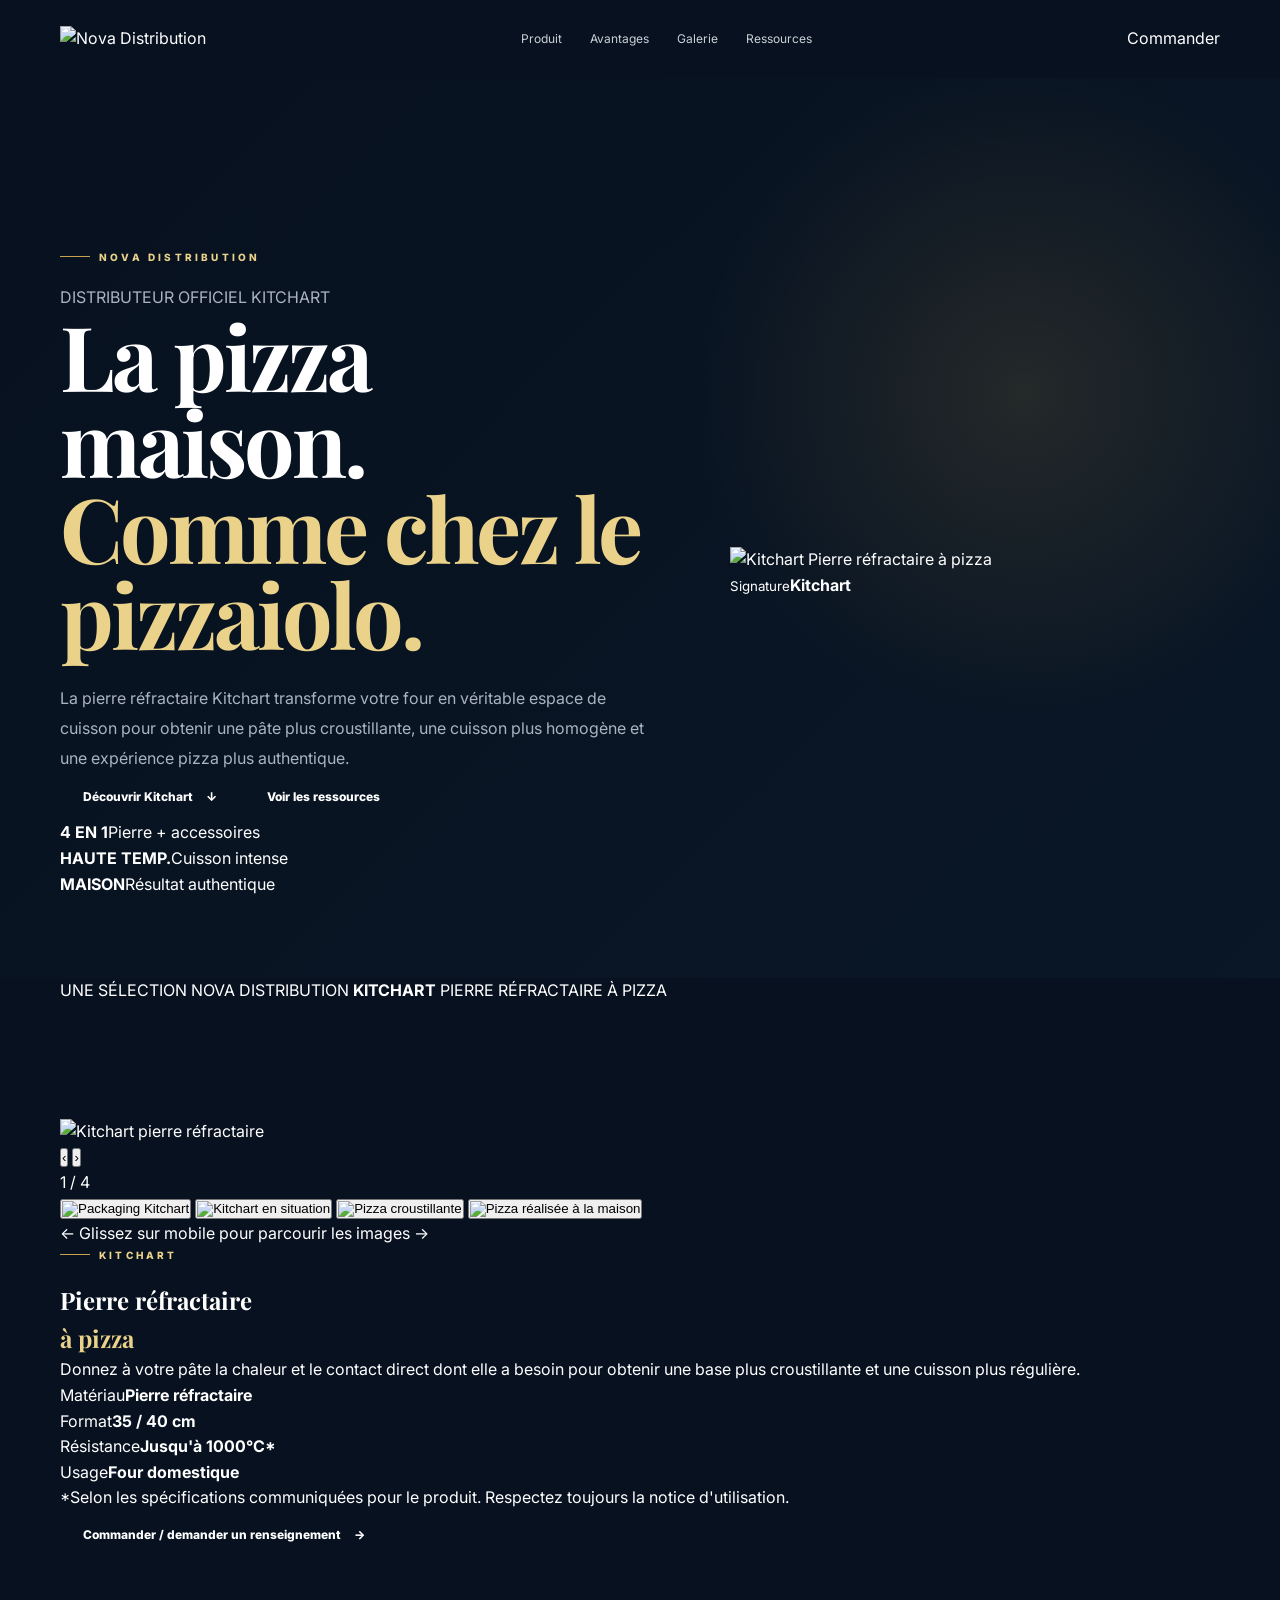
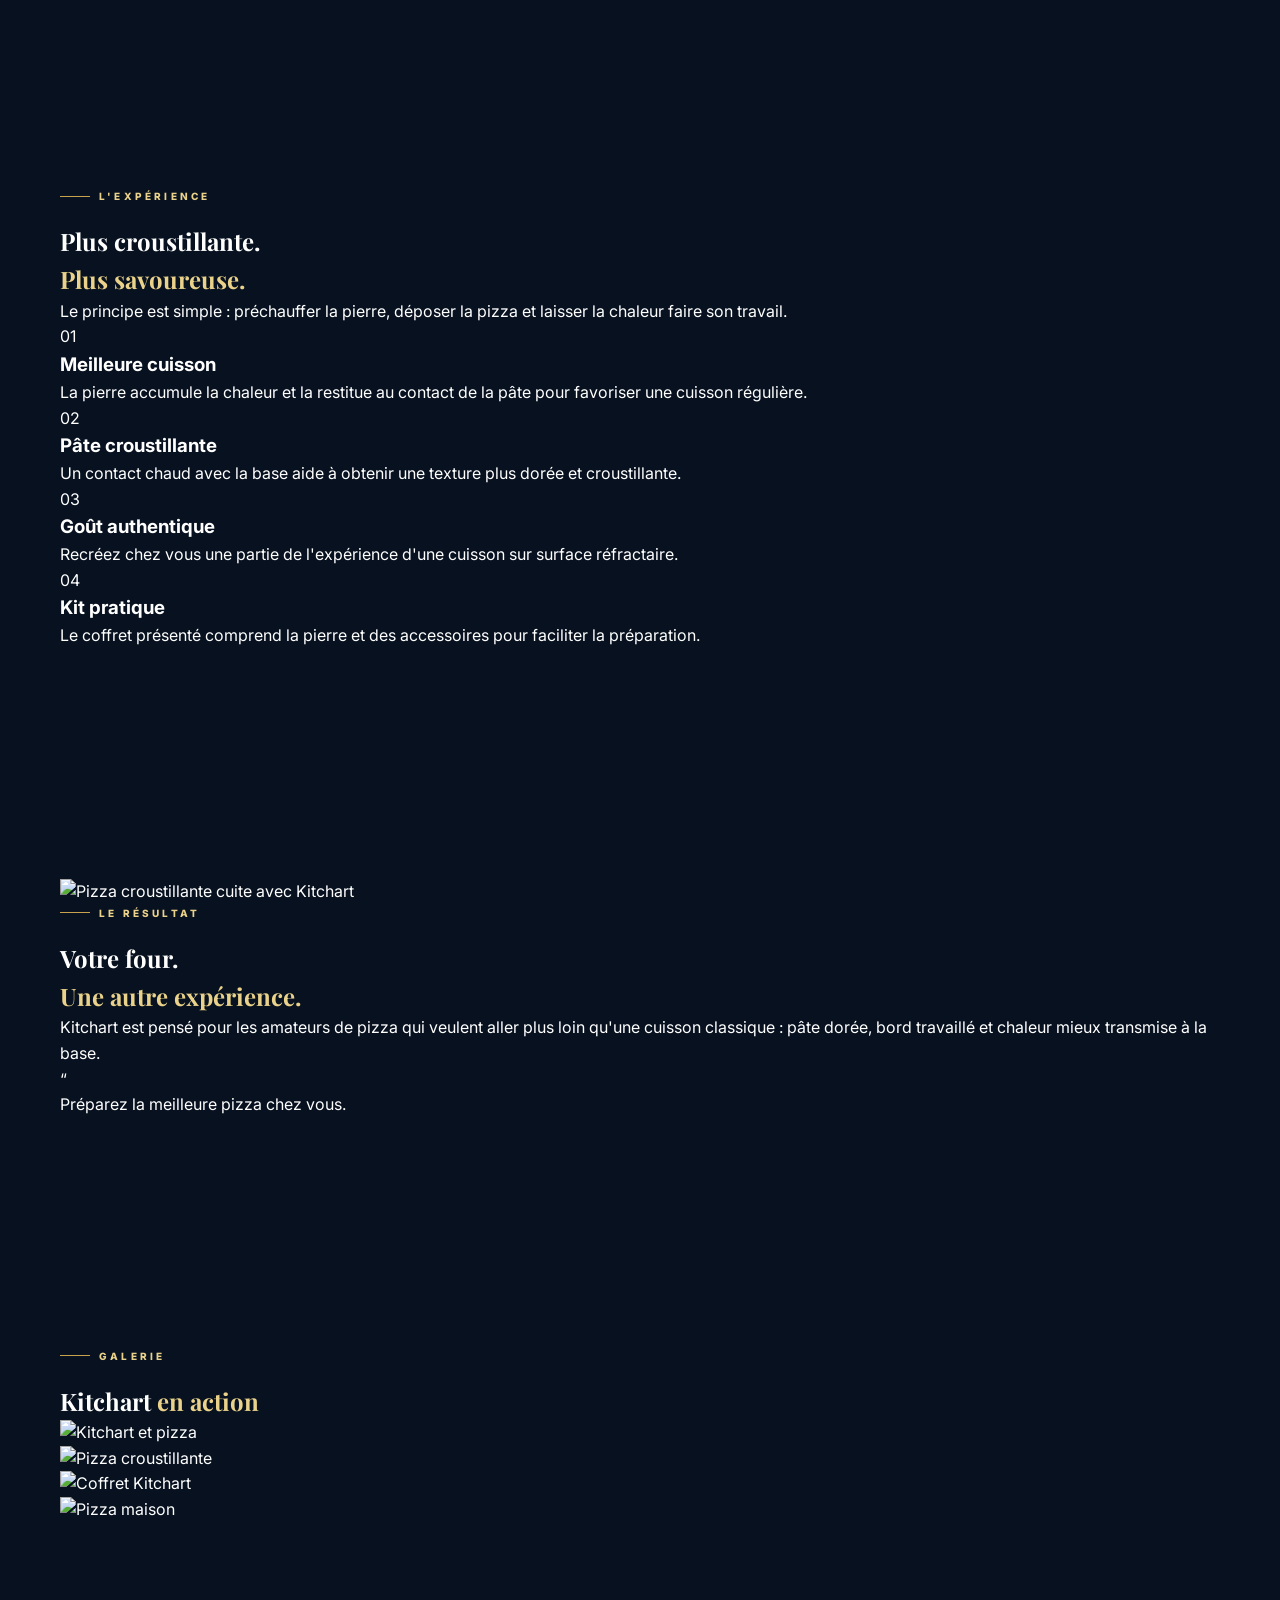
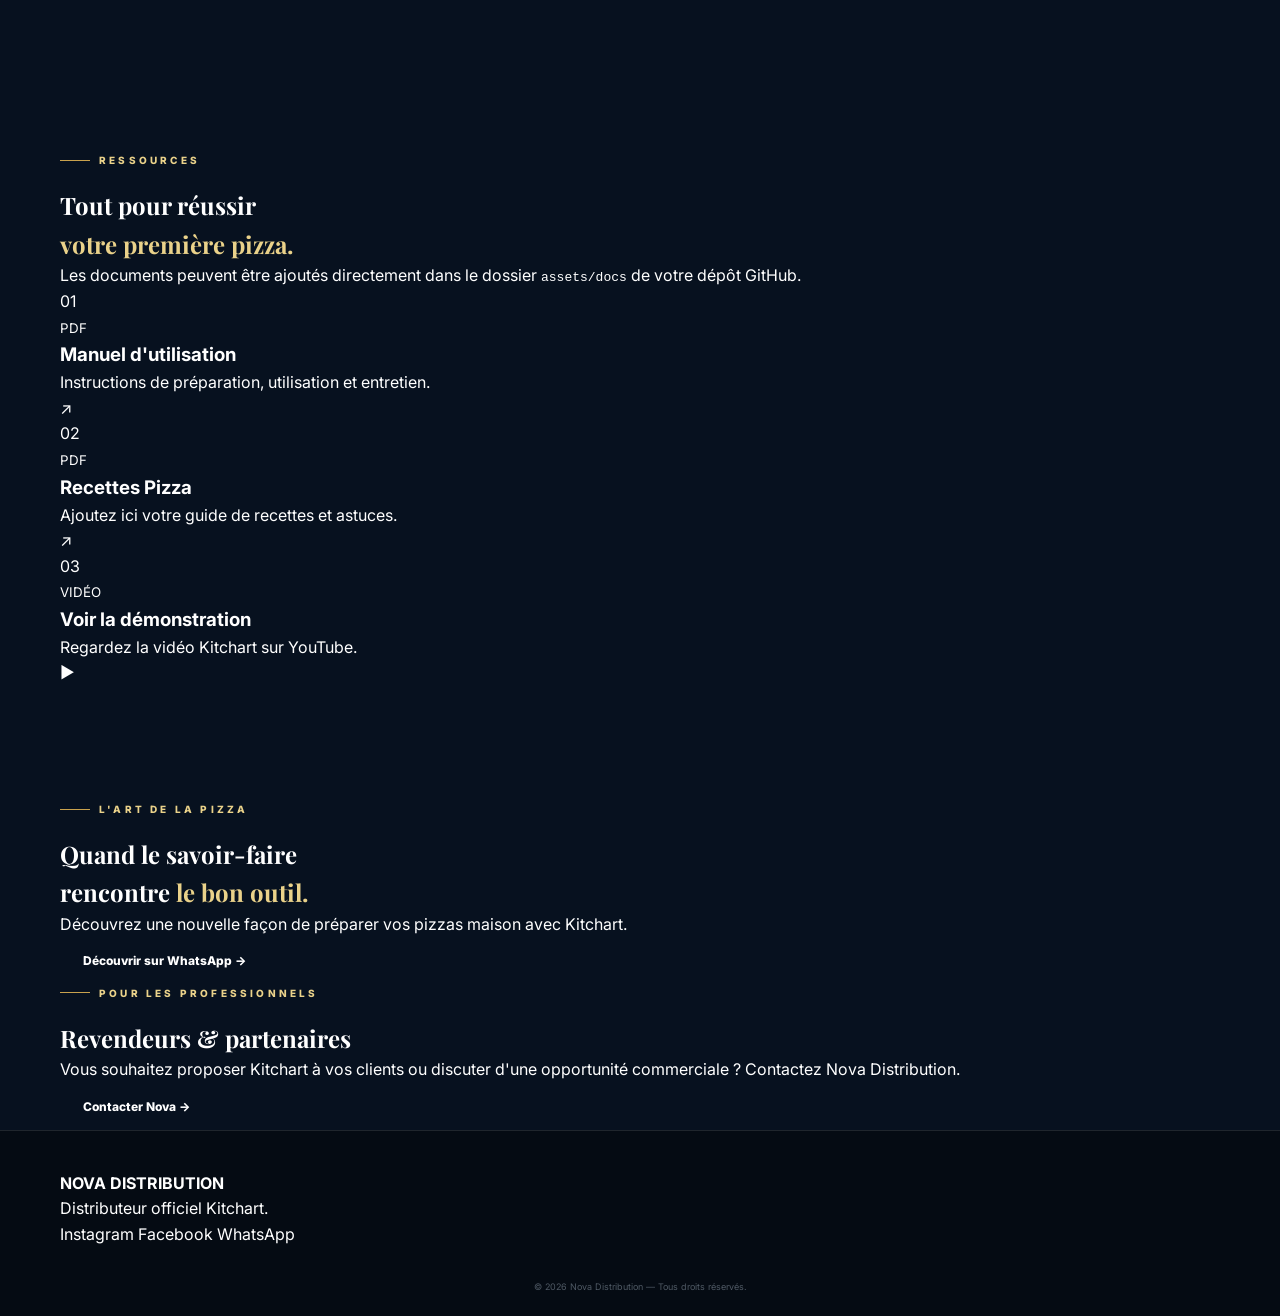
==== index.html @ caf4e7c0 "Add files via upload" ====
<!doctype html>
<html lang="fr">
<head>
  <meta charset="utf-8">
  <meta name="viewport" content="width=device-width, initial-scale=1">
  <meta name="theme-color" content="#07111f">
  <meta name="description" content="Kitchart Pierre réfractaire à pizza — présenté par Nova Distribution, distributeur officiel.">
  <title>Kitchart Pierre à Pizza | Distributeur officiel Nova Distribution</title>
  <meta name="description" content="Découvrez la pierre réfractaire Kitchart pour pizza. Galerie, caractéristiques, manuel, recettes et démonstration vidéo. Nova Distribution, distributeur officiel.">
  <meta name="robots" content="index,follow">
  <meta property="og:title" content="Kitchart Pierre à Pizza | Nova Distribution">
  <meta property="og:description" content="La pierre réfractaire Kitchart pour une cuisson pizza plus authentique à la maison.">
  <script type="application/ld+json">
  {
    "@context":"https://schema.org",
    "@type":"Product",
    "name":"Kitchart Pierre réfractaire à pizza",
    "brand":{"@type":"Brand","name":"Kitchart"},
    "description":"Pierre réfractaire pour la cuisson de pizza à la maison.",
    "category":"Cuisine"
  }
  </script>
  <link rel="preconnect" href="https://fonts.googleapis.com">
  <link rel="preconnect" href="https://fonts.gstatic.com" crossorigin>
  <link href="https://fonts.googleapis.com/css2?family=Inter:wght@400;500;600;700;800&family=Playfair+Display:wght@500;600;700&display=swap" rel="stylesheet">
  <link rel="stylesheet" href="style.css">
</head>

<body>
  <header class="site-header">
    <div class="nav container">
      <a class="brand" href="#top" aria-label="Nova Distribution">
        <img src="../assets/images/nova-logo.jpg" alt="Nova Distribution">
      </a>
      <nav class="nav-links">
        <a href="#produit">Produit</a>
        <a href="#avantages">Avantages</a>
        <a href="#galerie">Galerie</a>
        <a href="#ressources">Ressources</a>
      </nav>
      <a class="nav-cta" href="https://wa.me/c/213564756354" target="_blank" rel="noopener">Commander</a>
    </div>
  </header>

  <main id="top">
    <section class="hero">
      <div class="hero-glow"></div>
      <div class="container hero-grid">
        <div class="hero-copy reveal">
          <div class="eyebrow"><span></span> NOVA DISTRIBUTION</div>
          <p class="official">DISTRIBUTEUR OFFICIEL KITCHART</p>
          <h1>La pizza maison.<br><em>Comme chez le pizzaiolo.</em></h1>
          <p class="hero-text">
            La pierre réfractaire Kitchart transforme votre four en véritable
            espace de cuisson pour obtenir une pâte plus croustillante,
            une cuisson plus homogène et une expérience pizza plus authentique.
          </p>
          <div class="hero-actions">
            <a class="btn btn-gold" href="#produit">Découvrir Kitchart <span>↓</span></a>
            <a class="btn btn-ghost" href="#ressources">Voir les ressources</a>
          </div>
          <div class="trust-row">
            <div><strong>4 EN 1</strong><span>Pierre + accessoires</span></div>
            <div><strong>HAUTE TEMP.</strong><span>Cuisson intense</span></div>
            <div><strong>MAISON</strong><span>Résultat authentique</span></div>
          </div>
        </div>

        <div class="hero-visual reveal">
          <div class="hero-card">
            <img src="../assets/images/kitchart-creative.png" alt="Kitchart Pierre réfractaire à pizza">
          </div>
          <div class="floating-badge">
            <span class="badge-dot"></span>
            <div><small>Signature</small><strong>Kitchart</strong></div>
          </div>
        </div>
      </div>
    </section>

    <section class="official-strip">
      <div class="container strip-inner">
        <span>UNE SÉLECTION NOVA DISTRIBUTION</span>
        <i></i>
        <strong>KITCHART</strong>
        <i></i>
        <span>PIERRE RÉFRACTAIRE À PIZZA</span>
      </div>
    </section>

    <section id="produit" class="section product-section">
      <div class="container product-grid">
        <div class="product-gallery reveal">
          <div class="gallery-main">
            <img id="mainImage" src="../assets/images/kitchart-packaging.png" alt="Kitchart pierre réfractaire">
            <button class="gallery-arrow prev" aria-label="Image précédente">‹</button>
            <button class="gallery-arrow next" aria-label="Image suivante">›</button>
            <div class="counter"><span id="currentSlide">1</span> / <span id="totalSlides">4</span></div>
          </div>
          <div class="thumbs" id="thumbs">
            <button class="thumb active"><img src="../assets/images/kitchart-packaging.png" alt="Packaging Kitchart"></button>
            <button class="thumb"><img src="../assets/images/kitchart-creative.png" alt="Kitchart en situation"></button>
            <button class="thumb"><img src="../assets/images/pizza-closeup.png" alt="Pizza croustillante"></button>
            <button class="thumb"><img src="../assets/images/chef-kitchart.png" alt="Pizza réalisée à la maison"></button>
          </div>
          <p class="swipe-hint">← Glissez sur mobile pour parcourir les images →</p>
        </div>

        <div class="product-copy reveal">
          <div class="eyebrow"><span></span> KITCHART</div>
          <h2>Pierre réfractaire<br><em>à pizza</em></h2>
          <p class="lead">
            Donnez à votre pâte la chaleur et le contact direct dont elle a besoin
            pour obtenir une base plus croustillante et une cuisson plus régulière.
          </p>

          <div class="specs">
            <div><span>Matériau</span><strong>Pierre réfractaire</strong></div>
            <div><span>Format</span><strong>35 / 40 cm</strong></div>
            <div><span>Résistance</span><strong>Jusqu'à 1000°C*</strong></div>
            <div><span>Usage</span><strong>Four domestique</strong></div>
          </div>

          <div class="note">*Selon les spécifications communiquées pour le produit. Respectez toujours la notice d'utilisation.</div>

          <a class="btn btn-gold full" href="https://wa.me/c/213564756354" target="_blank" rel="noopener">
            Commander / demander un renseignement <span>→</span>
          </a>
        </div>
      </div>
    </section>

    <section id="avantages" class="section dark-section">
      <div class="container">
        <div class="section-heading centered reveal">
          <div class="eyebrow"><span></span> L'EXPÉRIENCE</div>
          <h2>Plus croustillante.<br><em>Plus savoureuse.</em></h2>
          <p>Le principe est simple : préchauffer la pierre, déposer la pizza et laisser la chaleur faire son travail.</p>
        </div>

        <div class="benefits">
          <article class="benefit reveal">
            <div class="benefit-icon">01</div>
            <h3>Meilleure cuisson</h3>
            <p>La pierre accumule la chaleur et la restitue au contact de la pâte pour favoriser une cuisson régulière.</p>
          </article>
          <article class="benefit reveal">
            <div class="benefit-icon">02</div>
            <h3>Pâte croustillante</h3>
            <p>Un contact chaud avec la base aide à obtenir une texture plus dorée et croustillante.</p>
          </article>
          <article class="benefit reveal">
            <div class="benefit-icon">03</div>
            <h3>Goût authentique</h3>
            <p>Recréez chez vous une partie de l'expérience d'une cuisson sur surface réfractaire.</p>
          </article>
          <article class="benefit reveal">
            <div class="benefit-icon">04</div>
            <h3>Kit pratique</h3>
            <p>Le coffret présenté comprend la pierre et des accessoires pour faciliter la préparation.</p>
          </article>
        </div>
      </div>
    </section>

    <section class="section visual-section">
      <div class="container split-visual">
        <div class="visual-image reveal">
          <img src="../assets/images/pizza-closeup.png" alt="Pizza croustillante cuite avec Kitchart">
        </div>
        <div class="visual-copy reveal">
          <div class="eyebrow"><span></span> LE RÉSULTAT</div>
          <h2>Votre four.<br><em>Une autre expérience.</em></h2>
          <p>
            Kitchart est pensé pour les amateurs de pizza qui veulent aller
            plus loin qu'une cuisson classique : pâte dorée, bord travaillé
            et chaleur mieux transmise à la base.
          </p>
          <div class="quote">
            <span>“</span>
            <p>Préparez la meilleure pizza chez vous.</p>
          </div>
        </div>
      </div>
    </section>

    <section id="galerie" class="section gallery-section">
      <div class="container">
        <div class="section-heading centered reveal">
          <div class="eyebrow"><span></span> GALERIE</div>
          <h2>Kitchart <em>en action</em></h2>
        </div>
        <div class="masonry">
          <img class="g1 reveal" src="../assets/images/kitchart-creative.png" alt="Kitchart et pizza">
          <img class="g2 reveal" src="../assets/images/pizza-closeup.png" alt="Pizza croustillante">
          <img class="g3 reveal" src="../assets/images/kitchart-packaging.png" alt="Coffret Kitchart">
          <img class="g4 reveal" src="../assets/images/chef-kitchart.png" alt="Pizza maison">
        </div>
      </div>
    </section>

    <section id="ressources" class="section resources-section">
      <div class="container">
        <div class="section-heading reveal">
          <div class="eyebrow"><span></span> RESSOURCES</div>
          <h2>Tout pour réussir<br><em>votre première pizza.</em></h2>
          <p>Les documents peuvent être ajoutés directement dans le dossier <code>assets/docs</code> de votre dépôt GitHub.</p>
        </div>

        <div class="resource-grid">
          <a class="resource-card reveal" href="../assets/docs/manuel-kitchart.pdf" target="_blank">
            <div class="resource-number">01</div>
            <div><small>PDF</small><h3>Manuel d'utilisation</h3><p>Instructions de préparation, utilisation et entretien.</p></div>
            <span>↗</span>
          </a>
          <a class="resource-card reveal" href="../assets/docs/recettes-pizza.pdf" target="_blank">
            <div class="resource-number">02</div>
            <div><small>PDF</small><h3>Recettes Pizza</h3><p>Ajoutez ici votre guide de recettes et astuces.</p></div>
            <span>↗</span>
          </a>
          <a class="resource-card video-card reveal" href="https://youtube.com/shorts/id-81g5zCD8?si=V2hLarQ6ooexw1xJ" target="_blank" rel="noopener">
            <div class="resource-number">03</div>
            <div><small>VIDÉO</small><h3>Voir la démonstration</h3><p>Regardez la vidéo Kitchart sur YouTube.</p></div>
            <span>▶</span>
          </a>
        </div>
      </div>
    </section>

    <section class="chef-section">
      <div class="chef-overlay"></div>
      <div class="container chef-content reveal">
        <div class="eyebrow"><span></span> L'ART DE LA PIZZA</div>
        <h2>Quand le savoir-faire<br>rencontre <em>le bon outil.</em></h2>
        <p>Découvrez une nouvelle façon de préparer vos pizzas maison avec Kitchart.</p>
        <a class="btn btn-gold" href="https://wa.me/c/213564756354" target="_blank" rel="noopener">Découvrir sur WhatsApp →</a>
      </div>
    </section>
  </main>

  <section class="pro-cta">
      <div class="container">
        <div>
          <div class="eyebrow"><span></span> POUR LES PROFESSIONNELS</div>
          <h2>Revendeurs & partenaires</h2>
          <p>Vous souhaitez proposer Kitchart à vos clients ou discuter d'une opportunité commerciale ? Contactez Nova Distribution.</p>
        </div>
        <a class="btn btn-gold" href="https://wa.me/c/213564756354" target="_blank" rel="noopener">Contacter Nova →</a>
      </div>
    </section>

  <footer>
    <div class="container footer-inner">
      <div>
        <strong>NOVA <span>DISTRIBUTION</span></strong>
        <p>Distributeur officiel Kitchart.</p>
      </div>
      <div class="footer-social">
        <a href="https://www.instagram.com/nova_distribution_dz?igsh=enJ5MHdtMTc3dXU2&igsi=enJ5MHdtMTc3dXU2" target="_blank" rel="noopener">Instagram</a>
        <a href="https://www.facebook.com/share/1d7PZGsgQz/" target="_blank" rel="noopener">Facebook</a>
        <a href="https://wa.me/c/213564756354" target="_blank" rel="noopener">WhatsApp</a>
      </div>
    </div>
    <div class="copyright">© 2026 Nova Distribution — Tous droits réservés.</div>
  </footer>

  <script src="script.js"></script>
</body>
</html>
---- style.css ----
:root{--navy:#07111f;--navy2:#0c1929;--gold:#c9a24d;--gold2:#ead28a;--cream:#f4efe5;--white:#fff;--muted:#aab4c0;--ink:#18212b;--line:rgba(255,255,255,.11)}
*{box-sizing:border-box;margin:0;padding:0}html{scroll-behavior:smooth}body{font-family:Inter,Arial,sans-serif;background:var(--navy);color:#fff;line-height:1.6;overflow-x:hidden}a{text-decoration:none;color:inherit}img{display:block;max-width:100%}.container{width:min(1160px,calc(100% - 40px));margin:auto}
.header{position:fixed;top:0;left:0;width:100%;z-index:50;background:rgba(7,17,31,.78);backdrop-filter:blur(18px);border-bottom:1px solid rgba(201,162,77,.15)}.nav{height:78px;display:flex;align-items:center;justify-content:space-between}.logo img{width:58px;height:58px;border-radius:50%;object-fit:cover;border:1px solid rgba(201,162,77,.4)}nav{display:flex;gap:28px;font-size:12px;color:#cbd1d8}nav a:hover{color:var(--gold2)}.nav-btn{padding:9px 16px;border:1px solid var(--gold);border-radius:99px;color:var(--gold2);font-size:12px;font-weight:700}
.hero{min-height:100vh;display:flex;align-items:center;position:relative;background:radial-gradient(circle at 80% 35%,rgba(201,162,77,.14),transparent 28%),linear-gradient(135deg,#07111f,#0a1726)}.hero-orb{position:absolute;right:-250px;top:100px;width:650px;height:650px;border-radius:50%;background:radial-gradient(circle,rgba(234,210,138,.08),transparent 68%)}.hero-grid{display:grid;grid-template-columns:1.1fr .9fr;gap:70px;align-items:center;padding-top:90px}.eyebrow{display:flex;align-items:center;gap:9px;color:var(--gold2);font-size:10px;font-weight:800;letter-spacing:3.2px;margin-bottom:18px}.eyebrow span{width:30px;height:1px;background:var(--gold);display:block}.eyebrow.dark{color:#8d6b28}.hero h1,h2{font-family:"Playfair Display",serif}.hero h1{font-size:clamp(54px,7vw,90px);line-height:.96;letter-spacing:-3px;margin-bottom:28px}.hero h1 em,h2 em,h3 em{font-style:normal;color:var(--gold2)}.hero-copy>p:not(.eyebrow){color:var(--muted);font-size:16px;max-width:630px;line-height:1.85}.actions{display:flex;gap:12px;flex-wrap:wrap;margin:34px 0}.btn{display:inline-flex;align-items:center;justify-content:center;gap:13px;border-radius:99px;padding:14px 23px;font-size:12px;font-weight:800;transition:.25s}.btn:hover{transform:translateY(-3px)}.gold{background:linear-gradient(135deg,var(--gold),var(--gold2));color:#111;box-shadow:0 16px 40px rgba(201,162,77,.17)}.outline{border:1px solid var(--line);color:#e7eaf0}.outline:hover{border-color:var(--gold);color:var(--gold2)}.mini-proof{display:flex;gap:25px;flex-wrap:wrap;border-top:1px solid var(--line);padding-top:20px}.mini-proof div{display:flex;flex-direction:column}.mini-proof strong{font-size:10px;letter-spacing:1.8px;color:var(--gold2)}.mini-proof span{font-size:10px;color:#7e8995}.hero-mark{text-align:center}.logo-disc{width:min(440px,100%);aspect-ratio:1;border-radius:50%;padding:16px;background:linear-gradient(145deg,rgba(255,255,255,.15),rgba(201,162,77,.08));box-shadow:0 35px 90px rgba(0,0,0,.42);margin:auto}.logo-disc img{width:100%;height:100%;border-radius:50%;object-fit:cover}.hero-label{margin-top:18px;color:#8f99a5;font-size:9px;letter-spacing:3px}
.section{padding:115px 0}.light,.proof{background:var(--cream);color:var(--ink)}.two,.proof-grid{display:grid;grid-template-columns:1fr 1fr;gap:75px;align-items:center}.image-frame{padding:8px;background:linear-gradient(145deg,#fff,rgba(201,162,77,.3));border-radius:25px;box-shadow:0 25px 70px rgba(20,25,30,.13)}.image-frame img{width:100%;height:560px;object-fit:cover;border-radius:18px}.light h2,.proof h2,.cta h2{font-family:"Playfair Display",serif;font-size:57px;line-height:1.03;letter-spacing:-1.5px;margin-bottom:20px}.light h2 em,.proof h2 em,.cta h2 em{color:#9c772c}.text{color:#616b75;font-size:15px;line-height:1.85;max-width:560px}.points{margin-top:28px}.points>div{display:flex;gap:18px;padding:18px 0;border-top:1px solid #d8d0c1}.points i{font-style:normal;color:#a17a2a;font-size:10px;font-weight:800;letter-spacing:2px}.points strong,.points span{display:block}.points strong{font-size:14px}.points span{font-size:12px;color:#747c84;margin-top:3px}
.dark{background:linear-gradient(180deg,#081321,#06101b)}.heading{max-width:720px}.center{text-align:center;margin:auto}.center .eyebrow{justify-content:center}.heading h2{font-family:"Playfair Display",serif;font-size:58px;line-height:1.02;margin-bottom:18px}.heading p{color:var(--muted);font-size:14px;line-height:1.8}.featured{margin-top:55px;display:grid;grid-template-columns:1fr 1fr;gap:0;border:1px solid var(--line);border-radius:26px;overflow:hidden;background:rgba(255,255,255,.035)}.featured-image{position:relative;min-height:560px}.featured-image img{width:100%;height:100%;object-fit:cover}.ribbon{position:absolute;top:20px;left:20px;background:var(--gold2);color:#111;padding:8px 12px;font-size:9px;font-weight:900;letter-spacing:2px;border-radius:4px}.featured-copy{padding:55px 48px;display:flex;flex-direction:column;justify-content:center}.featured-copy>small{font-size:10px;color:var(--gold2);letter-spacing:3px;font-weight:800}.featured-copy h3{font-family:"Playfair Display",serif;font-size:50px;line-height:1.02;margin:12px 0 20px}.featured-copy p{color:#aeb7c2;font-size:14px;line-height:1.8}.facts{display:flex;flex-wrap:wrap;gap:8px;margin:25px 0}.facts span{padding:9px 12px;border:1px solid rgba(201,162,77,.3);border-radius:99px;color:var(--gold2);font-size:10px}.featured-copy .btn{align-self:flex-start}.disclaimer{margin-top:13px;color:#65707d;font-size:9px}.future{margin-top:18px;border:1px solid var(--line);padding:23px 26px;border-radius:18px;display:flex;justify-content:space-between;gap:30px;align-items:center}.future span{display:block;color:var(--gold2);font-size:9px;letter-spacing:2px}.future strong{display:block;font-family:"Playfair Display",serif;font-size:22px;margin-top:4px}.future p{max-width:510px;color:#8f99a5;font-size:12px}
.proof-grid{align-items:center}.chef-card{border-radius:24px;overflow:hidden;box-shadow:0 25px 65px rgba(20,25,30,.16);position:relative}.chef-card img{width:100%;height:560px;object-fit:cover}.chef-caption{position:absolute;left:0;right:0;bottom:0;padding:22px;background:linear-gradient(transparent,rgba(0,0,0,.9));padding-top:70px}.chef-caption strong{display:block;color:#fff;font-family:"Playfair Display",serif;font-size:22px}.chef-caption span{display:block;color:#d2d6db;font-size:11px}.text-link{display:inline-block;margin-top:25px;color:#8f6c2b;font-size:12px;font-weight:800}
.cta{padding:95px 0;background:radial-gradient(circle at 80% 50%,rgba(201,162,77,.15),transparent 30%),#091523}.cta-inner{display:flex;justify-content:space-between;align-items:center;gap:40px}.cta h2{color:#fff}.cta p{color:#9fa9b4;font-size:13px}.large{padding:16px 26px;white-space:nowrap}
footer{background:#050b13;border-top:1px solid var(--line);padding:40px 0 22px}.footer{display:flex;justify-content:space-between;gap:30px;align-items:center}.footer strong{font-size:15px;letter-spacing:3px}.footer strong em{font-style:normal;color:var(--gold2)}.footer span{display:block;color:#68727e;font-size:10px;margin-top:5px}.social{display:flex;gap:20px;color:#aab3bd;font-size:11px}.social a:hover{color:var(--gold2)}.copyright{text-align:center;color:#4f5964;font-size:9px;margin-top:32px}
@media(max-width:900px){nav{display:none}.hero-grid,.two,.featured,.proof-grid{grid-template-columns:1fr;gap:40px}.hero{padding:120px 0 70px}.hero-copy{text-align:center}.eyebrow{justify-content:center}.hero-copy>p{margin:auto}.actions,.mini-proof{justify-content:center}.hero-mark{order:-1}.logo-disc{width:270px}.image-frame img,.chef-card img{height:440px}.featured-image{min-height:420px}.featured-copy{padding:42px 30px}.cta-inner{flex-direction:column;align-items:flex-start}}
@media(max-width:600px){.container{width:calc(100% - 28px)}.nav{height:68px}.logo img{width:52px;height:52px}.nav-btn{font-size:10px;padding:8px 12px}.hero h1{font-size:48px;letter-spacing:-2px}.section{padding:80px 0}.light h2,.proof h2,.cta h2,.heading h2{font-size:43px}.featured-copy h3{font-size:42px}.future,.footer{flex-direction:column;align-items:flex-start}.featured-image{min-height:330px}.image-frame img,.chef-card img{height:350px}.cta-inner{align-items:flex-start}}

/* ===== 10/10 commercial UX refinements ===== */
.menu-toggle{display:none;background:none;border:1px solid rgba(201,162,77,.35);color:#ead28a;border-radius:10px;width:38px;height:36px;font-size:18px}
.catalogue-note{margin-top:16px;border:1px solid rgba(201,162,77,.22);border-radius:18px;padding:17px 20px;display:flex;align-items:center;gap:14px;background:rgba(201,162,77,.035)}
.catalogue-dot{width:8px;height:8px;border-radius:50%;background:#ead28a;box-shadow:0 0 14px rgba(234,210,138,.8);flex:none}
.catalogue-note div{flex:1}
.catalogue-note strong{display:block;font-size:12px}
.catalogue-note p{color:#7f8995;font-size:11px;margin-top:2px}
.catalogue-note>a{color:#ead28a;font-size:11px;font-weight:800;white-space:nowrap}
.whatsapp-float{position:fixed;right:18px;bottom:18px;z-index:60}
.whatsapp-float a{display:flex;width:54px;height:54px;border-radius:50%;align-items:center;justify-content:center;background:linear-gradient(135deg,#c9a24d,#ead28a);color:#111;font-size:22px;box-shadow:0 15px 35px rgba(0,0,0,.35);border:2px solid rgba(255,255,255,.12)}
@media(max-width:900px){
  .menu-toggle{display:block}
  nav{position:absolute;top:68px;left:14px;right:14px;display:none!important;flex-direction:column;gap:0;background:rgba(7,17,31,.97);border:1px solid rgba(201,162,77,.2);border-radius:16px;padding:8px;box-shadow:0 20px 50px rgba(0,0,0,.35)}
  nav.open{display:flex!important}
  nav a{padding:13px 12px;border-radius:10px}
  .catalogue-note{align-items:flex-start;flex-wrap:wrap}
  .catalogue-note>a{margin-left:22px}
}
@media(max-width:500px){
  .nav-btn{display:none}
  .catalogue-note>a{margin-left:22px}
}
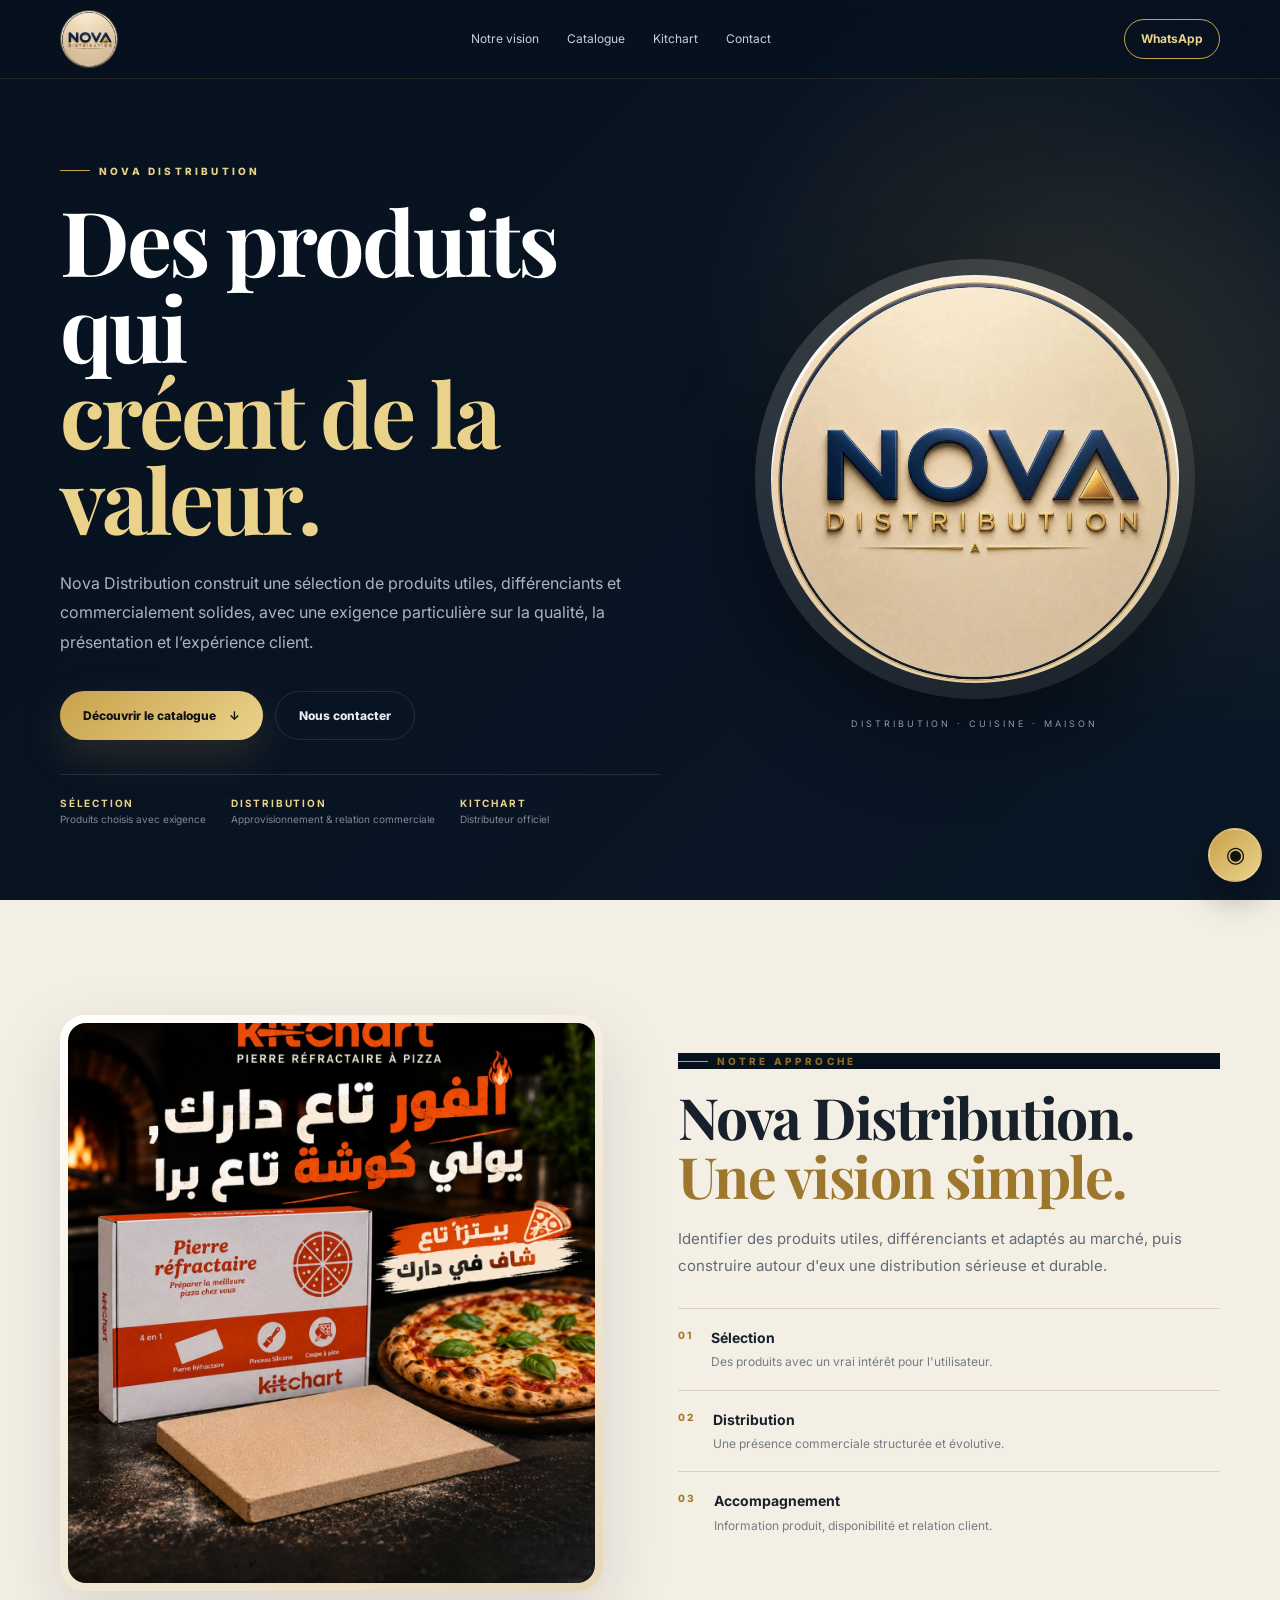
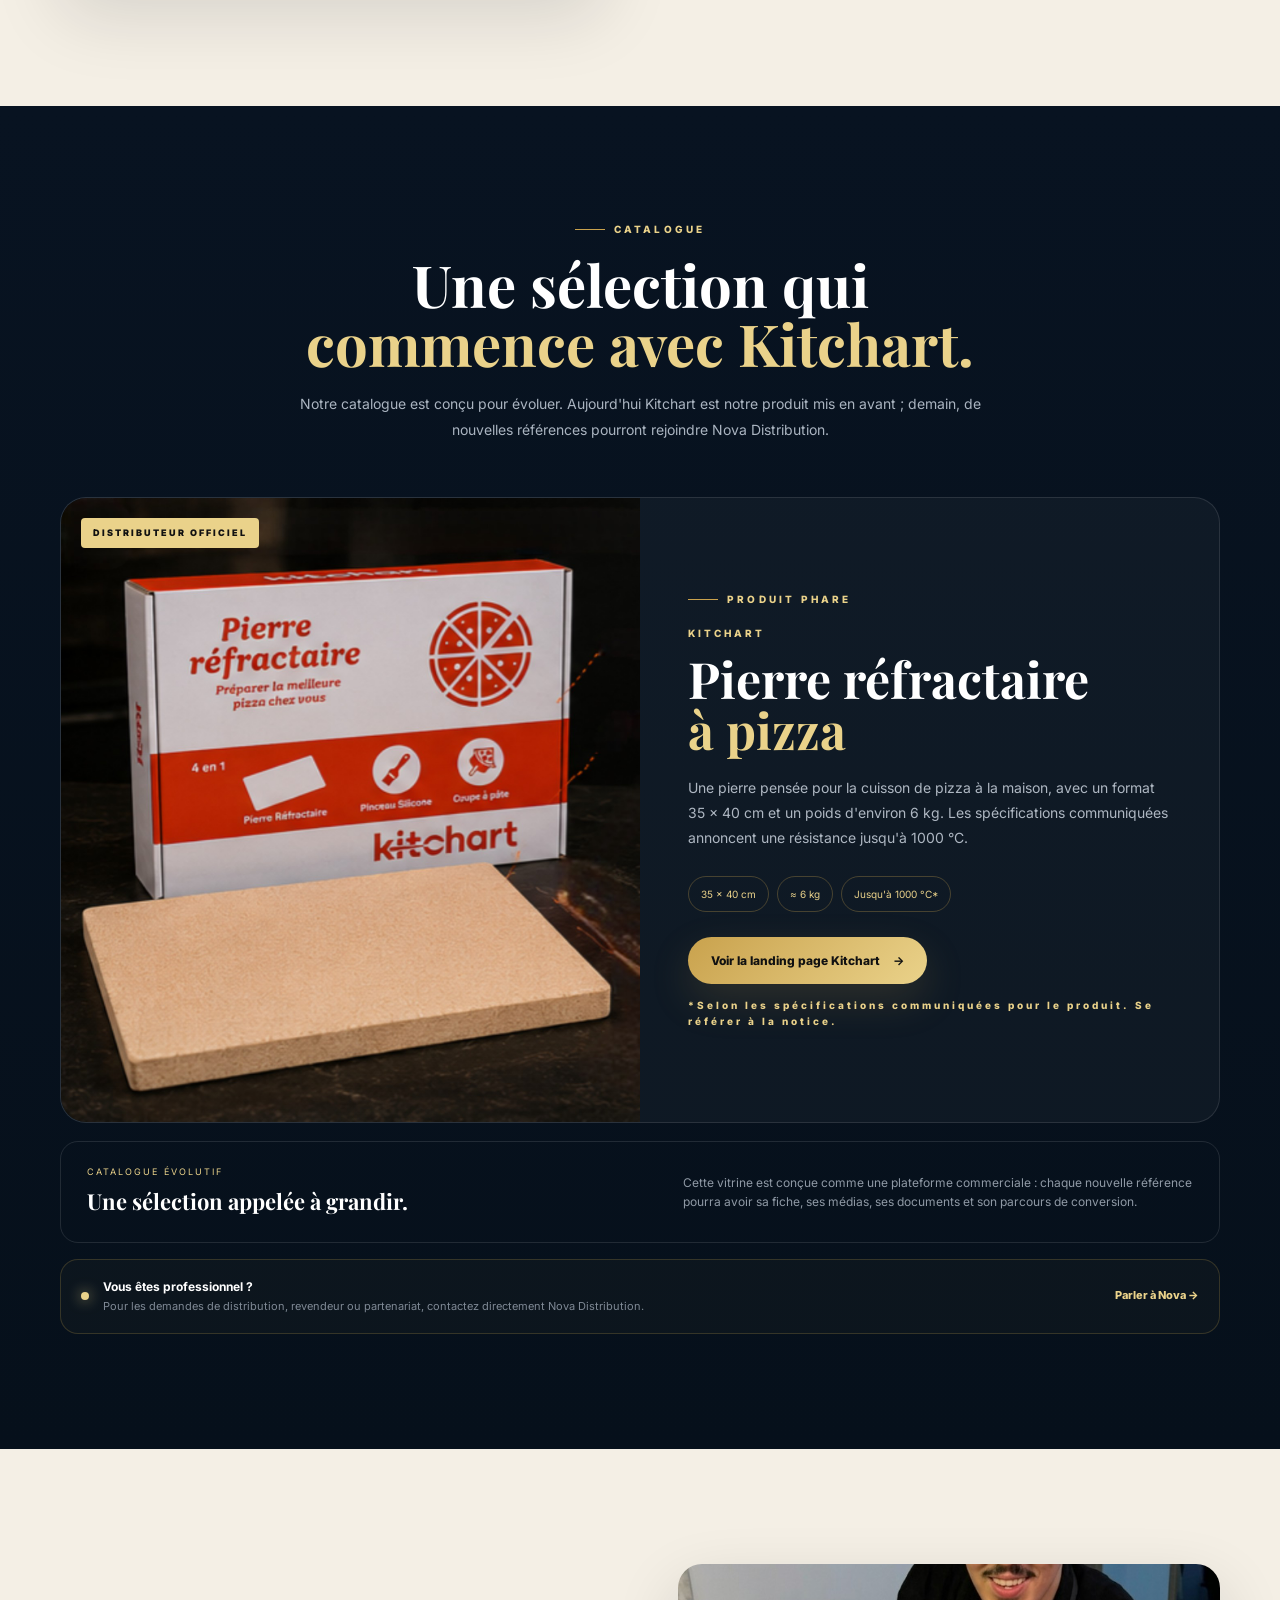
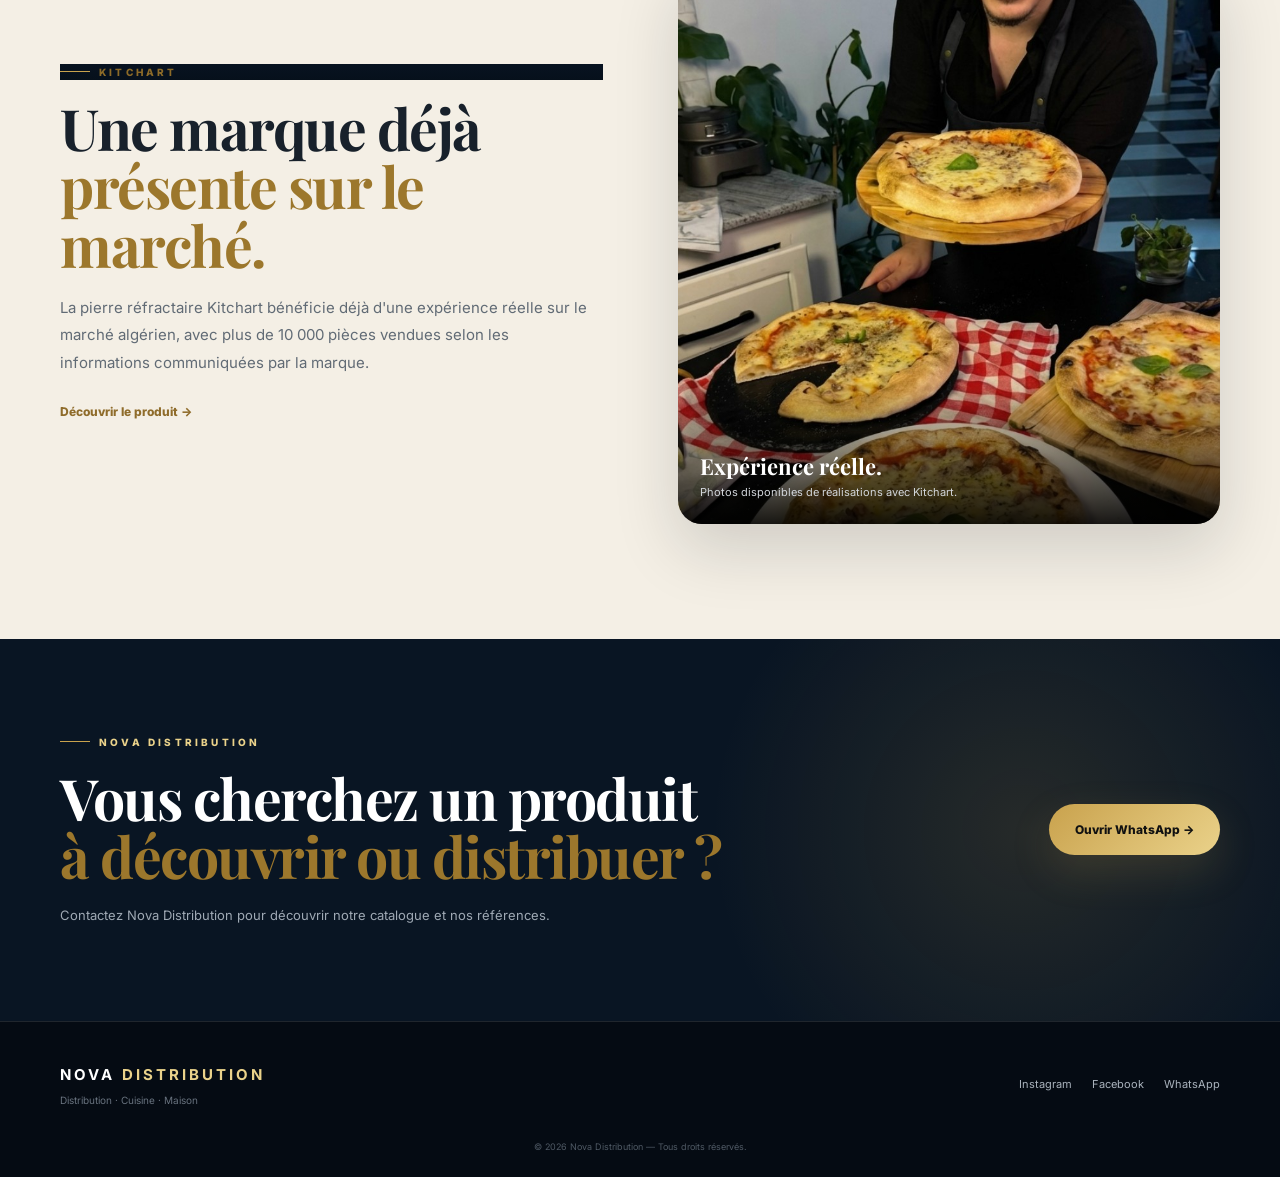
==== commit 5871a885: "Add files via upload" ====
--- a/index.html
+++ b/index.html
@@ -4,20 +4,23 @@
   <meta charset="utf-8">
   <meta name="viewport" content="width=device-width, initial-scale=1">
   <meta name="theme-color" content="#07111f">
-  <meta name="description" content="Kitchart Pierre réfractaire à pizza — présenté par Nova Distribution, distributeur officiel.">
-  <title>Kitchart Pierre à Pizza | Distributeur officiel Nova Distribution</title>
-  <meta name="description" content="Découvrez la pierre réfractaire Kitchart pour pizza. Galerie, caractéristiques, manuel, recettes et démonstration vidéo. Nova Distribution, distributeur officiel.">
+  <meta name="description" content="Nova Distribution — distribution de produits de cuisine et articles ménagers. Distributeur officiel Kitchart.">
+  <title>Nova Distribution | Distributeur officiel Kitchart en Algérie</title>
   <meta name="robots" content="index,follow">
-  <meta property="og:title" content="Kitchart Pierre à Pizza | Nova Distribution">
-  <meta property="og:description" content="La pierre réfractaire Kitchart pour une cuisson pizza plus authentique à la maison.">
+  <meta property="og:title" content="Nova Distribution | Distribution & sélection de produits">
+  <meta property="og:description" content="Nova Distribution sélectionne et distribue des produits de cuisine et de maison. Découvrez Kitchart, notre produit phare.">
+  <meta property="og:type" content="website">
+  <meta name="theme-color" content="#07111f">
   <script type="application/ld+json">
   {
     "@context":"https://schema.org",
-    "@type":"Product",
-    "name":"Kitchart Pierre réfractaire à pizza",
-    "brand":{"@type":"Brand","name":"Kitchart"},
-    "description":"Pierre réfractaire pour la cuisson de pizza à la maison.",
-    "category":"Cuisine"
+    "@type":"Organization",
+    "name":"Nova Distribution",
+    "url":"https://abaouiahmed292-rgb.github.io/NovaDistribution/",
+    "sameAs":[
+      "https://www.instagram.com/nova_distribution_dz",
+      "https://www.facebook.com/share/1d7PZGsgQz/"
+    ]
   }
   </script>
   <link rel="preconnect" href="https://fonts.googleapis.com">
@@ -25,245 +28,167 @@
   <link href="https://fonts.googleapis.com/css2?family=Inter:wght@400;500;600;700;800&family=Playfair+Display:wght@500;600;700&display=swap" rel="stylesheet">
   <link rel="stylesheet" href="style.css">
 </head>
+<body>
+<header class="header">
+  <div class="container nav">
+    <a href="#top" class="logo"><img src="nova-logo.jpg" alt="Nova Distribution"></a>
+    <nav id="mobileNav">
+      <a href="#vision">Notre vision</a>
+      <a href="#catalogue">Catalogue</a>
+      <a href="#kitchart">Kitchart</a>
+      <a href="#contact">Contact</a>
+    </nav>
+    <a class="nav-btn" href="https://wa.me/c/213564756354" target="_blank" rel="noopener">WhatsApp</a>
+    <button class="menu-toggle" aria-label="Ouvrir le menu" aria-expanded="false">☰</button>
+  </div>
+</header>
 
-<body>
-  <header class="site-header">
-    <div class="nav container">
-      <a class="brand" href="#top" aria-label="Nova Distribution">
-        <img src="../assets/images/nova-logo.jpg" alt="Nova Distribution">
-      </a>
-      <nav class="nav-links">
-        <a href="#produit">Produit</a>
-        <a href="#avantages">Avantages</a>
-        <a href="#galerie">Galerie</a>
-        <a href="#ressources">Ressources</a>
-      </nav>
-      <a class="nav-cta" href="https://wa.me/c/213564756354" target="_blank" rel="noopener">Commander</a>
-    </div>
-  </header>
-
-  <main id="top">
-    <section class="hero">
-      <div class="hero-glow"></div>
-      <div class="container hero-grid">
-        <div class="hero-copy reveal">
-          <div class="eyebrow"><span></span> NOVA DISTRIBUTION</div>
-          <p class="official">DISTRIBUTEUR OFFICIEL KITCHART</p>
-          <h1>La pizza maison.<br><em>Comme chez le pizzaiolo.</em></h1>
-          <p class="hero-text">
-            La pierre réfractaire Kitchart transforme votre four en véritable
-            espace de cuisson pour obtenir une pâte plus croustillante,
-            une cuisson plus homogène et une expérience pizza plus authentique.
-          </p>
-          <div class="hero-actions">
-            <a class="btn btn-gold" href="#produit">Découvrir Kitchart <span>↓</span></a>
-            <a class="btn btn-ghost" href="#ressources">Voir les ressources</a>
-          </div>
-          <div class="trust-row">
-            <div><strong>4 EN 1</strong><span>Pierre + accessoires</span></div>
-            <div><strong>HAUTE TEMP.</strong><span>Cuisson intense</span></div>
-            <div><strong>MAISON</strong><span>Résultat authentique</span></div>
-          </div>
-        </div>
-
-        <div class="hero-visual reveal">
-          <div class="hero-card">
-            <img src="../assets/images/kitchart-creative.png" alt="Kitchart Pierre réfractaire à pizza">
-          </div>
-          <div class="floating-badge">
-            <span class="badge-dot"></span>
-            <div><small>Signature</small><strong>Kitchart</strong></div>
-          </div>
-        </div>
+<main id="top">
+<section class="hero">
+  <div class="hero-orb"></div>
+  <div class="container hero-grid">
+    <div class="hero-copy">
+      <div class="eyebrow"><span></span> NOVA DISTRIBUTION</div>
+      <h1>Des produits qui<br><em>créent de la valeur.</em></h1>
+      <p>
+        Nova Distribution construit une sélection de produits utiles, différenciants et
+        commercialement solides, avec une exigence particulière sur la qualité,
+        la présentation et l’expérience client.
+      </p>
+      <div class="actions">
+        <a class="btn gold" href="#catalogue">Découvrir le catalogue <b>↓</b></a>
+        <a class="btn outline" href="https://wa.me/c/213564756354" target="_blank" rel="noopener">Nous contacter</a>
       </div>
-    </section>
-
-    <section class="official-strip">
-      <div class="container strip-inner">
-        <span>UNE SÉLECTION NOVA DISTRIBUTION</span>
-        <i></i>
-        <strong>KITCHART</strong>
-        <i></i>
-        <span>PIERRE RÉFRACTAIRE À PIZZA</span>
-      </div>
-    </section>
-
-    <section id="produit" class="section product-section">
-      <div class="container product-grid">
-        <div class="product-gallery reveal">
-          <div class="gallery-main">
-            <img id="mainImage" src="../assets/images/kitchart-packaging.png" alt="Kitchart pierre réfractaire">
-            <button class="gallery-arrow prev" aria-label="Image précédente">‹</button>
-            <button class="gallery-arrow next" aria-label="Image suivante">›</button>
-            <div class="counter"><span id="currentSlide">1</span> / <span id="totalSlides">4</span></div>
-          </div>
-          <div class="thumbs" id="thumbs">
-            <button class="thumb active"><img src="../assets/images/kitchart-packaging.png" alt="Packaging Kitchart"></button>
-            <button class="thumb"><img src="../assets/images/kitchart-creative.png" alt="Kitchart en situation"></button>
-            <button class="thumb"><img src="../assets/images/pizza-closeup.png" alt="Pizza croustillante"></button>
-            <button class="thumb"><img src="../assets/images/chef-kitchart.png" alt="Pizza réalisée à la maison"></button>
-          </div>
-          <p class="swipe-hint">← Glissez sur mobile pour parcourir les images →</p>
-        </div>
-
-        <div class="product-copy reveal">
-          <div class="eyebrow"><span></span> KITCHART</div>
-          <h2>Pierre réfractaire<br><em>à pizza</em></h2>
-          <p class="lead">
-            Donnez à votre pâte la chaleur et le contact direct dont elle a besoin
-            pour obtenir une base plus croustillante et une cuisson plus régulière.
-          </p>
-
-          <div class="specs">
-            <div><span>Matériau</span><strong>Pierre réfractaire</strong></div>
-            <div><span>Format</span><strong>35 / 40 cm</strong></div>
-            <div><span>Résistance</span><strong>Jusqu'à 1000°C*</strong></div>
-            <div><span>Usage</span><strong>Four domestique</strong></div>
-          </div>
-
-          <div class="note">*Selon les spécifications communiquées pour le produit. Respectez toujours la notice d'utilisation.</div>
-
-          <a class="btn btn-gold full" href="https://wa.me/c/213564756354" target="_blank" rel="noopener">
-            Commander / demander un renseignement <span>→</span>
-          </a>
-        </div>
-      </div>
-    </section>
-
-    <section id="avantages" class="section dark-section">
-      <div class="container">
-        <div class="section-heading centered reveal">
-          <div class="eyebrow"><span></span> L'EXPÉRIENCE</div>
-          <h2>Plus croustillante.<br><em>Plus savoureuse.</em></h2>
-          <p>Le principe est simple : préchauffer la pierre, déposer la pizza et laisser la chaleur faire son travail.</p>
-        </div>
-
-        <div class="benefits">
-          <article class="benefit reveal">
-            <div class="benefit-icon">01</div>
-            <h3>Meilleure cuisson</h3>
-            <p>La pierre accumule la chaleur et la restitue au contact de la pâte pour favoriser une cuisson régulière.</p>
-          </article>
-          <article class="benefit reveal">
-            <div class="benefit-icon">02</div>
-            <h3>Pâte croustillante</h3>
-            <p>Un contact chaud avec la base aide à obtenir une texture plus dorée et croustillante.</p>
-          </article>
-          <article class="benefit reveal">
-            <div class="benefit-icon">03</div>
-            <h3>Goût authentique</h3>
-            <p>Recréez chez vous une partie de l'expérience d'une cuisson sur surface réfractaire.</p>
-          </article>
-          <article class="benefit reveal">
-            <div class="benefit-icon">04</div>
-            <h3>Kit pratique</h3>
-            <p>Le coffret présenté comprend la pierre et des accessoires pour faciliter la préparation.</p>
-          </article>
-        </div>
-      </div>
-    </section>
-
-    <section class="section visual-section">
-      <div class="container split-visual">
-        <div class="visual-image reveal">
-          <img src="../assets/images/pizza-closeup.png" alt="Pizza croustillante cuite avec Kitchart">
-        </div>
-        <div class="visual-copy reveal">
-          <div class="eyebrow"><span></span> LE RÉSULTAT</div>
-          <h2>Votre four.<br><em>Une autre expérience.</em></h2>
-          <p>
-            Kitchart est pensé pour les amateurs de pizza qui veulent aller
-            plus loin qu'une cuisson classique : pâte dorée, bord travaillé
-            et chaleur mieux transmise à la base.
-          </p>
-          <div class="quote">
-            <span>“</span>
-            <p>Préparez la meilleure pizza chez vous.</p>
-          </div>
-        </div>
-      </div>
-    </section>
-
-    <section id="galerie" class="section gallery-section">
-      <div class="container">
-        <div class="section-heading centered reveal">
-          <div class="eyebrow"><span></span> GALERIE</div>
-          <h2>Kitchart <em>en action</em></h2>
-        </div>
-        <div class="masonry">
-          <img class="g1 reveal" src="../assets/images/kitchart-creative.png" alt="Kitchart et pizza">
-          <img class="g2 reveal" src="../assets/images/pizza-closeup.png" alt="Pizza croustillante">
-          <img class="g3 reveal" src="../assets/images/kitchart-packaging.png" alt="Coffret Kitchart">
-          <img class="g4 reveal" src="../assets/images/chef-kitchart.png" alt="Pizza maison">
-        </div>
-      </div>
-    </section>
-
-    <section id="ressources" class="section resources-section">
-      <div class="container">
-        <div class="section-heading reveal">
-          <div class="eyebrow"><span></span> RESSOURCES</div>
-          <h2>Tout pour réussir<br><em>votre première pizza.</em></h2>
-          <p>Les documents peuvent être ajoutés directement dans le dossier <code>assets/docs</code> de votre dépôt GitHub.</p>
-        </div>
-
-        <div class="resource-grid">
-          <a class="resource-card reveal" href="../assets/docs/manuel-kitchart.pdf" target="_blank">
-            <div class="resource-number">01</div>
-            <div><small>PDF</small><h3>Manuel d'utilisation</h3><p>Instructions de préparation, utilisation et entretien.</p></div>
-            <span>↗</span>
-          </a>
-          <a class="resource-card reveal" href="../assets/docs/recettes-pizza.pdf" target="_blank">
-            <div class="resource-number">02</div>
-            <div><small>PDF</small><h3>Recettes Pizza</h3><p>Ajoutez ici votre guide de recettes et astuces.</p></div>
-            <span>↗</span>
-          </a>
-          <a class="resource-card video-card reveal" href="https://youtube.com/shorts/id-81g5zCD8?si=V2hLarQ6ooexw1xJ" target="_blank" rel="noopener">
-            <div class="resource-number">03</div>
-            <div><small>VIDÉO</small><h3>Voir la démonstration</h3><p>Regardez la vidéo Kitchart sur YouTube.</p></div>
-            <span>▶</span>
-          </a>
-        </div>
-      </div>
-    </section>
-
-    <section class="chef-section">
-      <div class="chef-overlay"></div>
-      <div class="container chef-content reveal">
-        <div class="eyebrow"><span></span> L'ART DE LA PIZZA</div>
-        <h2>Quand le savoir-faire<br>rencontre <em>le bon outil.</em></h2>
-        <p>Découvrez une nouvelle façon de préparer vos pizzas maison avec Kitchart.</p>
-        <a class="btn btn-gold" href="https://wa.me/c/213564756354" target="_blank" rel="noopener">Découvrir sur WhatsApp →</a>
-      </div>
-    </section>
-  </main>
-
-  <section class="pro-cta">
-      <div class="container">
-        <div>
-          <div class="eyebrow"><span></span> POUR LES PROFESSIONNELS</div>
-          <h2>Revendeurs & partenaires</h2>
-          <p>Vous souhaitez proposer Kitchart à vos clients ou discuter d'une opportunité commerciale ? Contactez Nova Distribution.</p>
-        </div>
-        <a class="btn btn-gold" href="https://wa.me/c/213564756354" target="_blank" rel="noopener">Contacter Nova →</a>
-      </div>
-    </section>
-
-  <footer>
-    <div class="container footer-inner">
-      <div>
-        <strong>NOVA <span>DISTRIBUTION</span></strong>
-        <p>Distributeur officiel Kitchart.</p>
-      </div>
-      <div class="footer-social">
-        <a href="https://www.instagram.com/nova_distribution_dz?igsh=enJ5MHdtMTc3dXU2&igsi=enJ5MHdtMTc3dXU2" target="_blank" rel="noopener">Instagram</a>
-        <a href="https://www.facebook.com/share/1d7PZGsgQz/" target="_blank" rel="noopener">Facebook</a>
-        <a href="https://wa.me/c/213564756354" target="_blank" rel="noopener">WhatsApp</a>
+      <div class="mini-proof">
+        <div><strong>SÉLECTION</strong><span>Produits choisis avec exigence</span></div>
+        <div><strong>DISTRIBUTION</strong><span>Approvisionnement & relation commerciale</span></div>
+        <div><strong>KITCHART</strong><span>Distributeur officiel</span></div>
       </div>
     </div>
-    <div class="copyright">© 2026 Nova Distribution — Tous droits réservés.</div>
-  </footer>
+    <div class="hero-mark">
+      <div class="logo-disc"><img src="nova-logo.jpg" alt="Nova Distribution"></div>
+      <div class="hero-label">DISTRIBUTION · CUISINE · MAISON</div>
+    </div>
+  </div>
+</section>
 
-  <script src="script.js"></script>
+<section id="vision" class="section light">
+  <div class="container two">
+    <div class="image-frame"><img src="kitchart-creative.png" alt="Kitchart et pizza"></div>
+    <div>
+      <div class="eyebrow dark"><span></span> NOTRE APPROCHE</div>
+      <h2>Nova Distribution.<br><em>Une vision simple.</em></h2>
+      <p class="text">
+        Identifier des produits utiles, différenciants et adaptés au marché,
+        puis construire autour d'eux une distribution sérieuse et durable.
+      </p>
+      <div class="points">
+        <div><i>01</i><div><strong>Sélection</strong><span>Des produits avec un vrai intérêt pour l'utilisateur.</span></div></div>
+        <div><i>02</i><div><strong>Distribution</strong><span>Une présence commerciale structurée et évolutive.</span></div></div>
+        <div><i>03</i><div><strong>Accompagnement</strong><span>Information produit, disponibilité et relation client.</span></div></div>
+      </div>
+    </div>
+  </div>
+</section>
+
+<section id="catalogue" class="section dark">
+  <div class="container">
+    <div class="heading center">
+      <div class="eyebrow"><span></span> CATALOGUE</div>
+      <h2>Une sélection qui<br><em>commence avec Kitchart.</em></h2>
+      <p>Notre catalogue est conçu pour évoluer. Aujourd'hui Kitchart est notre produit mis en avant ; demain, de nouvelles références pourront rejoindre Nova Distribution.</p>
+    </div>
+
+    <article id="kitchart" class="featured">
+      <div class="featured-image">
+        <img src="kitchart-packaging.png" alt="Pierre réfractaire à pizza Kitchart">
+        <div class="ribbon">DISTRIBUTEUR OFFICIEL</div>
+      </div>
+      <div class="featured-copy">
+        <div class="eyebrow"><span></span> PRODUIT PHARE</div>
+        <small>KITCHART</small>
+        <h3>Pierre réfractaire<br><em>à pizza</em></h3>
+        <p>
+          Une pierre pensée pour la cuisson de pizza à la maison, avec un
+          format 35 × 40 cm et un poids d'environ 6 kg. Les spécifications
+          communiquées annoncent une résistance jusqu'à 1000 °C.
+        </p>
+        <div class="facts">
+          <span>35 × 40 cm</span>
+          <span>≈ 6 kg</span>
+          <span>Jusqu'à 1000 °C*</span>
+        </div>
+        <a class="btn gold" href="kitchart.html">Voir la landing page Kitchart <b>→</b></a>
+        <small class="disclaimer">*Selon les spécifications communiquées pour le produit. Se référer à la notice.</small>
+      </div>
+    </article>
+
+    <div class="future">
+      <div><span>CATALOGUE ÉVOLUTIF</span><strong>Une sélection appelée à grandir.</strong></div>
+      <p>Cette vitrine est conçue comme une plateforme commerciale : chaque nouvelle référence pourra avoir sa fiche, ses médias, ses documents et son parcours de conversion.</p>
+    </div>
+
+    <div class="catalogue-note">
+      <span class="catalogue-dot"></span>
+      <div><strong>Vous êtes professionnel ?</strong><p>Pour les demandes de distribution, revendeur ou partenariat, contactez directement Nova Distribution.</p></div>
+      <a href="https://wa.me/c/213564756354" target="_blank" rel="noopener">Parler à Nova →</a>
+    </div>
+  </div>
+</section>
+
+<section class="section proof">
+  <div class="container proof-grid">
+    <div>
+      <div class="eyebrow dark"><span></span> KITCHART</div>
+      <h2>Une marque déjà<br><em>présente sur le marché.</em></h2>
+      <p class="text">
+        La pierre réfractaire Kitchart bénéficie déjà d'une expérience réelle
+        sur le marché algérien, avec plus de 10 000 pièces vendues selon les
+        informations communiquées par la marque.
+      </p>
+      <a class="text-link" href="kitchart.html">Découvrir le produit →</a>
+    </div>
+    <div class="chef-card">
+      <img src="chef-ghanou.jpg" alt="Chef Ghanou avec des pizzas">
+      <div class="chef-caption"><strong>Expérience réelle.</strong><span>Photos disponibles de réalisations avec Kitchart.</span></div>
+    </div>
+  </div>
+</section>
+
+<section class="cta" id="contact">
+  <div class="container cta-inner">
+    <div>
+      <div class="eyebrow"><span></span> NOVA DISTRIBUTION</div>
+      <h2>Vous cherchez un produit<br><em>à découvrir ou distribuer ?</em></h2>
+      <p>Contactez Nova Distribution pour découvrir notre catalogue et nos références.</p>
+    </div>
+    <a class="btn gold large" href="https://wa.me/c/213564756354" target="_blank" rel="noopener">Ouvrir WhatsApp →</a>
+  </div>
+</section>
+</main>
+
+<footer>
+  <div class="container footer">
+    <div><strong>NOVA <em>DISTRIBUTION</em></strong><span>Distribution · Cuisine · Maison</span></div>
+    <div class="social">
+      <a href="https://www.instagram.com/nova_distribution_dz?igsh=enJ5MHdtMTc3dXU2&igsi=enJ5MHdtMTc3dXU2" target="_blank" rel="noopener">Instagram</a>
+      <a href="https://www.facebook.com/share/1d7PZGsgQz/" target="_blank" rel="noopener">Facebook</a>
+      <a href="https://wa.me/c/213564756354" target="_blank" rel="noopener">WhatsApp</a>
+    </div>
+  </div>
+  <div class="copyright">© 2026 Nova Distribution — Tous droits réservés.</div>
+</footer>
+<div class="whatsapp-float">
+  <a href="https://wa.me/c/213564756354" target="_blank" rel="noopener" aria-label="WhatsApp">◉</a>
+</div>
+<script>
+const menu=document.querySelector('.menu-toggle');
+const nav=document.querySelector('#mobileNav');
+menu?.addEventListener('click',()=>{
+  const open=nav.classList.toggle('open');
+  menu.setAttribute('aria-expanded',open);
+});
+nav?.querySelectorAll('a').forEach(a=>a.addEventListener('click',()=>nav.classList.remove('open')));
+</script>
 </body>
 </html>
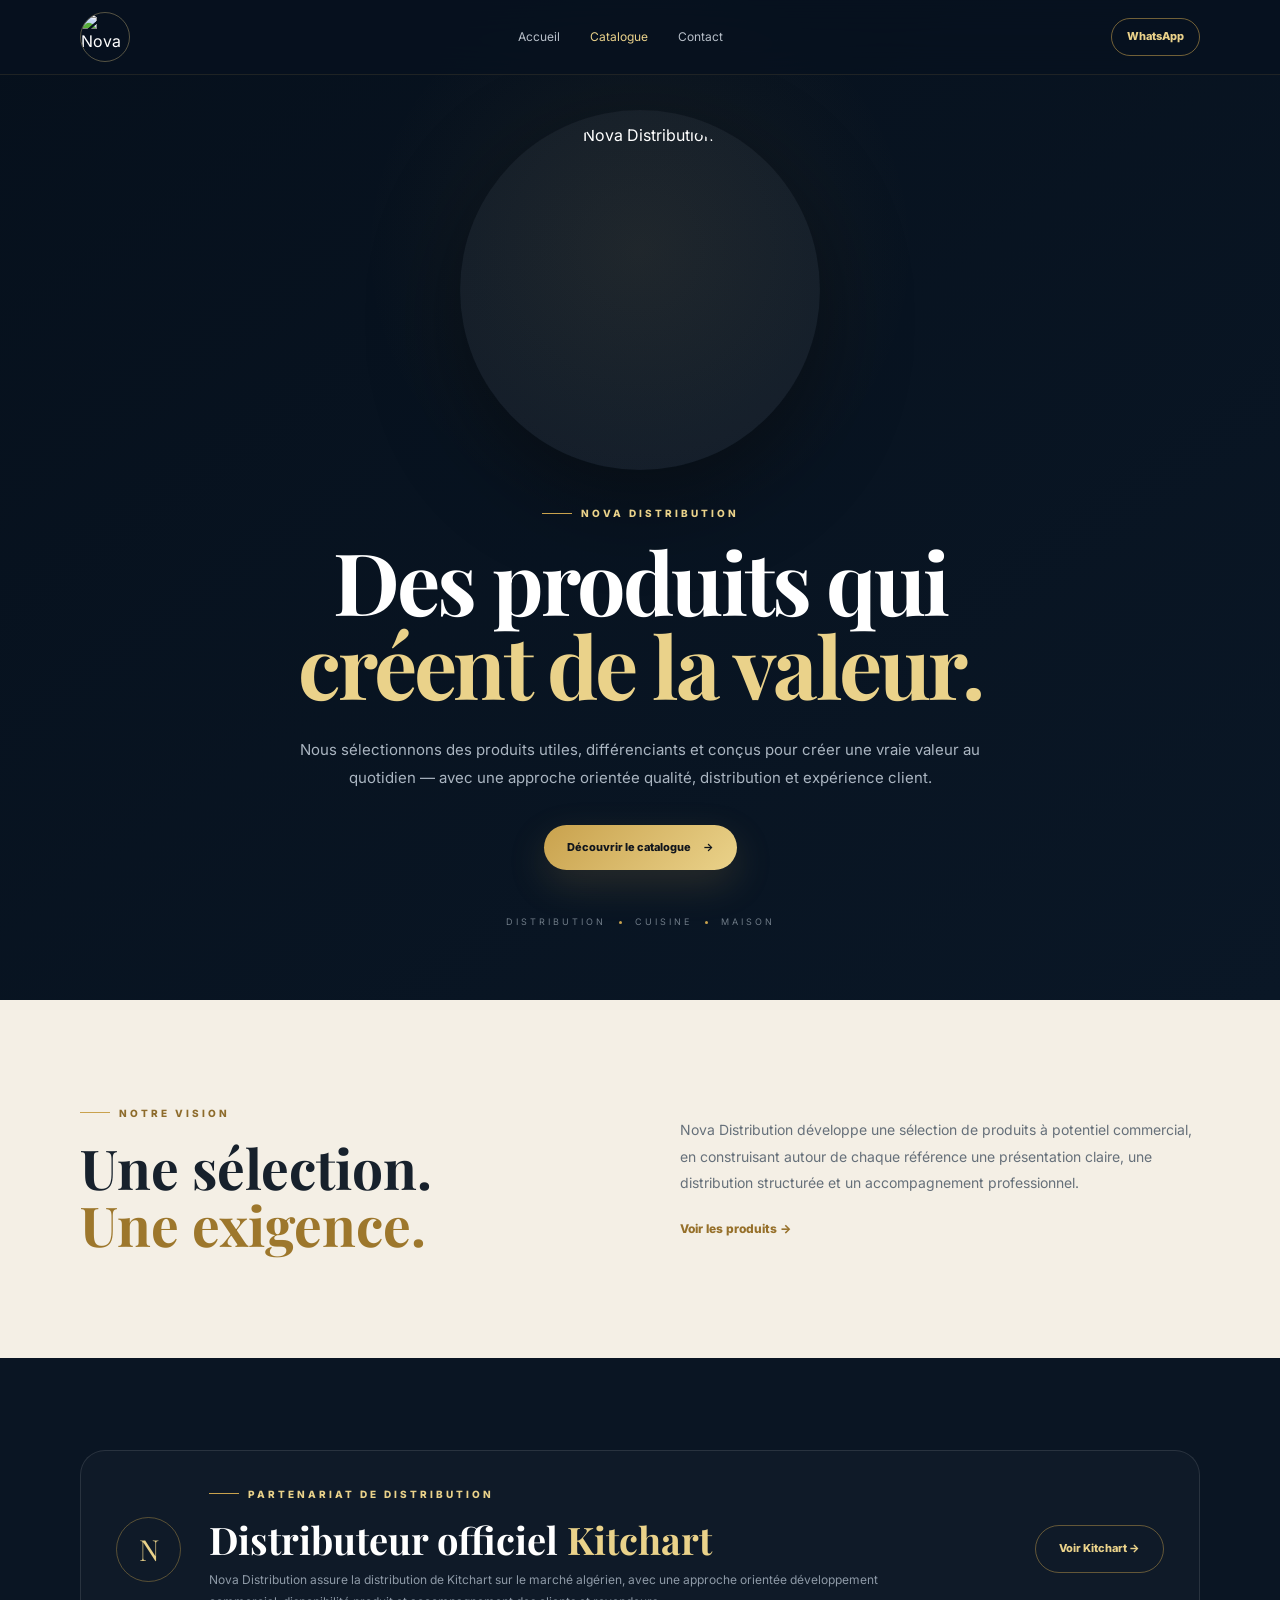
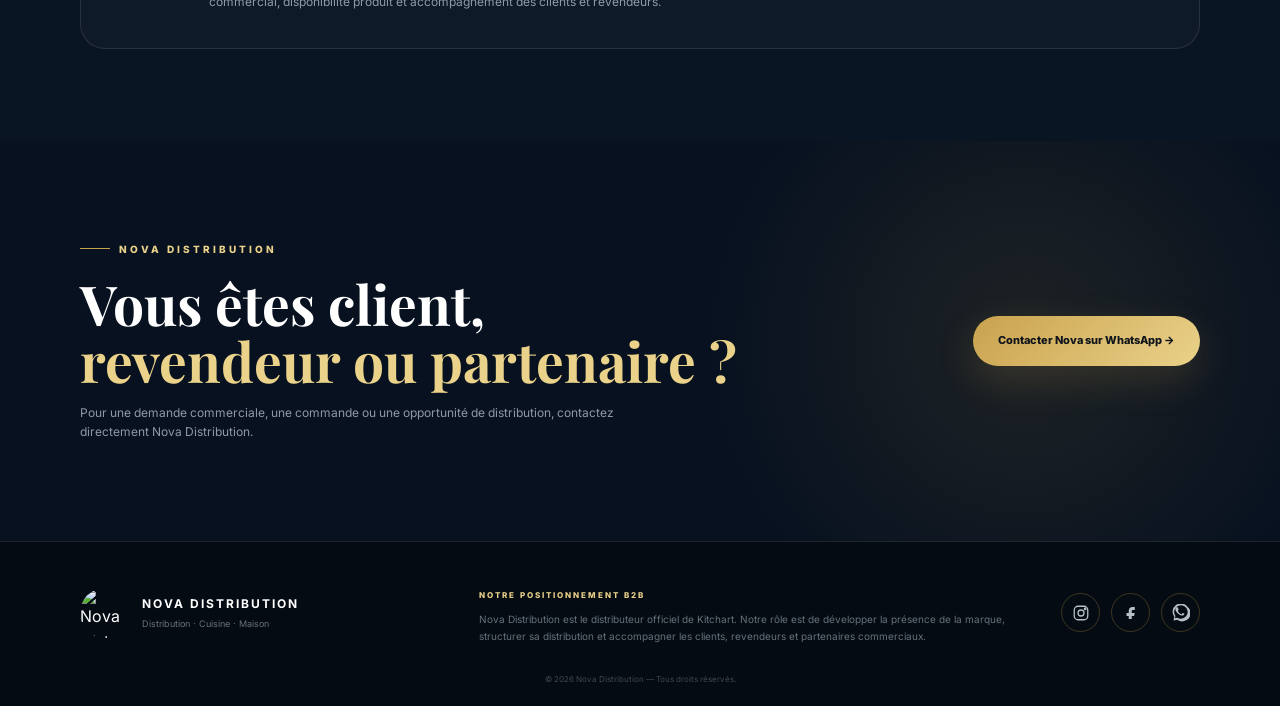
==== commit 2aa6e317: "Mise à jour du site Nova Distribution" ====
--- a/index.html
+++ b/index.html
@@ -1,194 +1,126 @@
 <!doctype html>
 <html lang="fr">
 <head>
-  <meta charset="utf-8">
-  <meta name="viewport" content="width=device-width, initial-scale=1">
-  <meta name="theme-color" content="#07111f">
-  <meta name="description" content="Nova Distribution — distribution de produits de cuisine et articles ménagers. Distributeur officiel Kitchart.">
-  <title>Nova Distribution | Distributeur officiel Kitchart en Algérie</title>
-  <meta name="robots" content="index,follow">
-  <meta property="og:title" content="Nova Distribution | Distribution & sélection de produits">
-  <meta property="og:description" content="Nova Distribution sélectionne et distribue des produits de cuisine et de maison. Découvrez Kitchart, notre produit phare.">
-  <meta property="og:type" content="website">
-  <meta name="theme-color" content="#07111f">
-  <script type="application/ld+json">
-  {
-    "@context":"https://schema.org",
-    "@type":"Organization",
-    "name":"Nova Distribution",
-    "url":"https://abaouiahmed292-rgb.github.io/NovaDistribution/",
-    "sameAs":[
-      "https://www.instagram.com/nova_distribution_dz",
-      "https://www.facebook.com/share/1d7PZGsgQz/"
-    ]
-  }
-  </script>
-  <link rel="preconnect" href="https://fonts.googleapis.com">
-  <link rel="preconnect" href="https://fonts.gstatic.com" crossorigin>
-  <link href="https://fonts.googleapis.com/css2?family=Inter:wght@400;500;600;700;800&family=Playfair+Display:wght@500;600;700&display=swap" rel="stylesheet">
-  <link rel="stylesheet" href="style.css">
+<meta charset="utf-8">
+<meta name="viewport" content="width=device-width, initial-scale=1">
+<title>Nova Distribution | Distribution & marques sélectionnées</title>
+<meta name="description" content="Nova Distribution — distributeur officiel Kitchart. Découvrez notre catalogue de produits de cuisine et de maison.">
+<meta name="theme-color" content="#07111f">
+<link rel="preconnect" href="https://fonts.googleapis.com">
+<link rel="preconnect" href="https://fonts.gstatic.com" crossorigin>
+<link href="https://fonts.googleapis.com/css2?family=Inter:wght@400;500;600;700;800&family=Playfair+Display:wght@500;600;700&display=swap" rel="stylesheet">
+<link rel="stylesheet" href="style.css">
 </head>
 <body>
-<header class="header">
+<header class="site-header">
   <div class="container nav">
-    <a href="#top" class="logo"><img src="nova-logo.jpg" alt="Nova Distribution"></a>
-    <nav id="mobileNav">
-      <a href="#vision">Notre vision</a>
-      <a href="#catalogue">Catalogue</a>
-      <a href="#kitchart">Kitchart</a>
+    <a href="index.html" class="brand" aria-label="Nova Distribution">
+      <img src="assets/images/nova-logo.jpg" alt="Nova Distribution">
+    </a>
+    <nav>
+      <a href="index.html">Accueil</a>
+      <a class="active" href="catalogue.html">Catalogue</a>
       <a href="#contact">Contact</a>
     </nav>
-    <a class="nav-btn" href="https://wa.me/c/213564756354" target="_blank" rel="noopener">WhatsApp</a>
-    <button class="menu-toggle" aria-label="Ouvrir le menu" aria-expanded="false">☰</button>
+    <a class="nav-whatsapp" href="https://wa.me/213564756354" target="_blank" rel="noopener">WhatsApp</a>
   </div>
 </header>
 
-<main id="top">
+<main>
 <section class="hero">
-  <div class="hero-orb"></div>
-  <div class="container hero-grid">
-    <div class="hero-copy">
-      <div class="eyebrow"><span></span> NOVA DISTRIBUTION</div>
-      <h1>Des produits qui<br><em>créent de la valeur.</em></h1>
-      <p>
-        Nova Distribution construit une sélection de produits utiles, différenciants et
-        commercialement solides, avec une exigence particulière sur la qualité,
-        la présentation et l’expérience client.
-      </p>
-      <div class="actions">
-        <a class="btn gold" href="#catalogue">Découvrir le catalogue <b>↓</b></a>
-        <a class="btn outline" href="https://wa.me/c/213564756354" target="_blank" rel="noopener">Nous contacter</a>
-      </div>
-      <div class="mini-proof">
-        <div><strong>SÉLECTION</strong><span>Produits choisis avec exigence</span></div>
-        <div><strong>DISTRIBUTION</strong><span>Approvisionnement & relation commerciale</span></div>
-        <div><strong>KITCHART</strong><span>Distributeur officiel</span></div>
-      </div>
+  <div class="container hero-inner">
+    <div class="hero-logo-wrap">
+      <img src="assets/images/nova-logo.jpg" alt="Nova Distribution">
     </div>
-    <div class="hero-mark">
-      <div class="logo-disc"><img src="nova-logo.jpg" alt="Nova Distribution"></div>
-      <div class="hero-label">DISTRIBUTION · CUISINE · MAISON</div>
+    <div class="eyebrow"><span></span> NOVA DISTRIBUTION</div>
+    <h1>Des produits qui<br><em>créent de la valeur.</em></h1>
+    <p class="hero-text">
+      Nous sélectionnons des produits utiles, différenciants et conçus pour
+      créer une vraie valeur au quotidien — avec une approche orientée
+      qualité, distribution et expérience client.
+    </p>
+    <a class="btn gold" href="catalogue.html">Découvrir le catalogue <b>→</b></a>
+    <div class="hero-meta">
+      <span>DISTRIBUTION</span><i></i><span>CUISINE</span><i></i><span>MAISON</span>
     </div>
   </div>
 </section>
 
-<section id="vision" class="section light">
-  <div class="container two">
-    <div class="image-frame"><img src="kitchart-creative.png" alt="Kitchart et pizza"></div>
+<section class="about">
+  <div class="container about-grid">
     <div>
-      <div class="eyebrow dark"><span></span> NOTRE APPROCHE</div>
-      <h2>Nova Distribution.<br><em>Une vision simple.</em></h2>
-      <p class="text">
-        Identifier des produits utiles, différenciants et adaptés au marché,
-        puis construire autour d'eux une distribution sérieuse et durable.
+      <div class="eyebrow dark"><span></span> NOTRE VISION</div>
+      <h2>Une sélection.<br><em>Une exigence.</em></h2>
+    </div>
+    <div>
+      <p>
+        Nova Distribution développe une sélection de produits à potentiel
+        commercial, en construisant autour de chaque référence une présentation
+        claire, une distribution structurée et un accompagnement professionnel.
       </p>
-      <div class="points">
-        <div><i>01</i><div><strong>Sélection</strong><span>Des produits avec un vrai intérêt pour l'utilisateur.</span></div></div>
-        <div><i>02</i><div><strong>Distribution</strong><span>Une présence commerciale structurée et évolutive.</span></div></div>
-        <div><i>03</i><div><strong>Accompagnement</strong><span>Information produit, disponibilité et relation client.</span></div></div>
-      </div>
+      <a class="text-link" href="catalogue.html">Voir les produits →</a>
     </div>
   </div>
 </section>
 
-<section id="catalogue" class="section dark">
-  <div class="container">
-    <div class="heading center">
-      <div class="eyebrow"><span></span> CATALOGUE</div>
-      <h2>Une sélection qui<br><em>commence avec Kitchart.</em></h2>
-      <p>Notre catalogue est conçu pour évoluer. Aujourd'hui Kitchart est notre produit mis en avant ; demain, de nouvelles références pourront rejoindre Nova Distribution.</p>
+<section class="official">
+  <div class="container official-inner">
+    <div class="official-mark">N</div>
+    <div>
+      <div class="eyebrow"><span></span> PARTENARIAT DE DISTRIBUTION</div>
+      <h2>Distributeur officiel <em>Kitchart</em></h2>
+      <p>
+        Nova Distribution assure la distribution de Kitchart sur le marché
+        algérien, avec une approche orientée développement commercial,
+        disponibilité produit et accompagnement des clients et revendeurs.
+      </p>
     </div>
-
-    <article id="kitchart" class="featured">
-      <div class="featured-image">
-        <img src="kitchart-packaging.png" alt="Pierre réfractaire à pizza Kitchart">
-        <div class="ribbon">DISTRIBUTEUR OFFICIEL</div>
-      </div>
-      <div class="featured-copy">
-        <div class="eyebrow"><span></span> PRODUIT PHARE</div>
-        <small>KITCHART</small>
-        <h3>Pierre réfractaire<br><em>à pizza</em></h3>
-        <p>
-          Une pierre pensée pour la cuisson de pizza à la maison, avec un
-          format 35 × 40 cm et un poids d'environ 6 kg. Les spécifications
-          communiquées annoncent une résistance jusqu'à 1000 °C.
-        </p>
-        <div class="facts">
-          <span>35 × 40 cm</span>
-          <span>≈ 6 kg</span>
-          <span>Jusqu'à 1000 °C*</span>
-        </div>
-        <a class="btn gold" href="kitchart.html">Voir la landing page Kitchart <b>→</b></a>
-        <small class="disclaimer">*Selon les spécifications communiquées pour le produit. Se référer à la notice.</small>
-      </div>
-    </article>
-
-    <div class="future">
-      <div><span>CATALOGUE ÉVOLUTIF</span><strong>Une sélection appelée à grandir.</strong></div>
-      <p>Cette vitrine est conçue comme une plateforme commerciale : chaque nouvelle référence pourra avoir sa fiche, ses médias, ses documents et son parcours de conversion.</p>
-    </div>
-
-    <div class="catalogue-note">
-      <span class="catalogue-dot"></span>
-      <div><strong>Vous êtes professionnel ?</strong><p>Pour les demandes de distribution, revendeur ou partenariat, contactez directement Nova Distribution.</p></div>
-      <a href="https://wa.me/c/213564756354" target="_blank" rel="noopener">Parler à Nova →</a>
-    </div>
+    <a class="btn outline" href="catalogue.html">Voir Kitchart →</a>
   </div>
 </section>
 
-<section class="section proof">
-  <div class="container proof-grid">
-    <div>
-      <div class="eyebrow dark"><span></span> KITCHART</div>
-      <h2>Une marque déjà<br><em>présente sur le marché.</em></h2>
-      <p class="text">
-        La pierre réfractaire Kitchart bénéficie déjà d'une expérience réelle
-        sur le marché algérien, avec plus de 10 000 pièces vendues selon les
-        informations communiquées par la marque.
-      </p>
-      <a class="text-link" href="kitchart.html">Découvrir le produit →</a>
-    </div>
-    <div class="chef-card">
-      <img src="chef-ghanou.jpg" alt="Chef Ghanou avec des pizzas">
-      <div class="chef-caption"><strong>Expérience réelle.</strong><span>Photos disponibles de réalisations avec Kitchart.</span></div>
-    </div>
-  </div>
-</section>
-
-<section class="cta" id="contact">
-  <div class="container cta-inner">
+<section id="contact" class="contact">
+  <div class="container contact-inner">
     <div>
       <div class="eyebrow"><span></span> NOVA DISTRIBUTION</div>
-      <h2>Vous cherchez un produit<br><em>à découvrir ou distribuer ?</em></h2>
-      <p>Contactez Nova Distribution pour découvrir notre catalogue et nos références.</p>
+      <h2>Vous êtes client,<br><em>revendeur ou partenaire ?</em></h2>
+      <p>Pour une demande commerciale, une commande ou une opportunité de distribution, contactez directement Nova Distribution.</p>
     </div>
-    <a class="btn gold large" href="https://wa.me/c/213564756354" target="_blank" rel="noopener">Ouvrir WhatsApp →</a>
+    <a class="btn gold large" href="https://wa.me/213564756354" target="_blank" rel="noopener">Contacter Nova sur WhatsApp →</a>
   </div>
 </section>
 </main>
 
 <footer>
-  <div class="container footer">
-    <div><strong>NOVA <em>DISTRIBUTION</em></strong><span>Distribution · Cuisine · Maison</span></div>
-    <div class="social">
-      <a href="https://www.instagram.com/nova_distribution_dz?igsh=enJ5MHdtMTc3dXU2&igsi=enJ5MHdtMTc3dXU2" target="_blank" rel="noopener">Instagram</a>
-      <a href="https://www.facebook.com/share/1d7PZGsgQz/" target="_blank" rel="noopener">Facebook</a>
-      <a href="https://wa.me/c/213564756354" target="_blank" rel="noopener">WhatsApp</a>
+  <div class="container footer-grid">
+    <div class="footer-brand">
+      <img src="assets/images/nova-logo.jpg" alt="Nova Distribution">
+      <div>
+        <strong>NOVA DISTRIBUTION</strong>
+        <span>Distribution · Cuisine · Maison</span>
+      </div>
+    </div>
+    <div class="footer-b2b">
+      <small>NOTRE POSITIONNEMENT B2B</small>
+      <p>
+        Nova Distribution est le distributeur officiel de Kitchart. Notre rôle
+        est de développer la présence de la marque, structurer sa distribution
+        et accompagner les clients, revendeurs et partenaires commerciaux.
+      </p>
+    </div>
+    <div class="socials" aria-label="Réseaux sociaux">
+      <a href="https://www.instagram.com/nova_distribution_dz?igsh=enJ5MHdtMTc3dXU2&igsi=enJ5MHdtMTc3dXU2" target="_blank" rel="noopener" aria-label="Instagram">
+        <svg viewBox="0 0 24 24" aria-hidden="true"><rect x="3" y="3" width="18" height="18" rx="5"/><circle cx="12" cy="12" r="4"/><circle cx="17.5" cy="6.5" r="1"/></svg>
+      </a>
+      <a href="https://www.facebook.com/share/1d7PZGsgQz/" target="_blank" rel="noopener" aria-label="Facebook">
+        <svg viewBox="0 0 24 24" aria-hidden="true"><path d="M14 8h3V4h-3c-3 0-5 2-5 5v3H6v4h3v4h4v-4h3l1-4h-4V9c0-.7.3-1 1-1Z"/></svg>
+      </a>
+      <a href="https://wa.me/213564756354" target="_blank" rel="noopener" aria-label="WhatsApp">
+        <svg viewBox="0 0 24 24" aria-hidden="true"><path d="M20.5 3.5A11 11 0 0 0 3.1 17.1L2 22l5-1.1A11 11 0 1 0 20.5 3.5Zm-8.7 16.2a9 9 0 0 1-4.6-1.3l-.3-.2-3 .7.7-2.9-.2-.3a9 9 0 1 1 7.4 4Zm5-6.7c-.3-.2-1.8-.9-2.1-1s-.5-.2-.7.2c-.2.3-.8 1-1 1.2-.2.2-.4.2-.7.1-1.9-1-3.1-1.8-4.3-4-.3-.5.3-.5.8-1.7.1-.3 0-.5-.1-.7-.1-.2-.7-1.7-1-2.3-.3-.6-.5-.5-.7-.5h-.6c-.2 0-.5.1-.8.4-.3.3-1 1-1 2.5s1 2.9 1.2 3.1c.1.2 2 3.1 4.9 4.3 2.9 1.3 2.9.8 3.4.8.5-.1 1.8-.7 2-1.4.3-.7.3-1.3.2-1.5-.1-.2-.3-.3-.6-.5Z"/></svg>
+      </a>
     </div>
   </div>
   <div class="copyright">© 2026 Nova Distribution — Tous droits réservés.</div>
 </footer>
-<div class="whatsapp-float">
-  <a href="https://wa.me/c/213564756354" target="_blank" rel="noopener" aria-label="WhatsApp">◉</a>
-</div>
-<script>
-const menu=document.querySelector('.menu-toggle');
-const nav=document.querySelector('#mobileNav');
-menu?.addEventListener('click',()=>{
-  const open=nav.classList.toggle('open');
-  menu.setAttribute('aria-expanded',open);
-});
-nav?.querySelectorAll('a').forEach(a=>a.addEventListener('click',()=>nav.classList.remove('open')));
-</script>
 </body>
-</html>
+</html>
--- a/style.css
+++ b/style.css
@@ -1,34 +1,12 @@
-:root{--navy:#07111f;--navy2:#0c1929;--gold:#c9a24d;--gold2:#ead28a;--cream:#f4efe5;--white:#fff;--muted:#aab4c0;--ink:#18212b;--line:rgba(255,255,255,.11)}
-*{box-sizing:border-box;margin:0;padding:0}html{scroll-behavior:smooth}body{font-family:Inter,Arial,sans-serif;background:var(--navy);color:#fff;line-height:1.6;overflow-x:hidden}a{text-decoration:none;color:inherit}img{display:block;max-width:100%}.container{width:min(1160px,calc(100% - 40px));margin:auto}
-.header{position:fixed;top:0;left:0;width:100%;z-index:50;background:rgba(7,17,31,.78);backdrop-filter:blur(18px);border-bottom:1px solid rgba(201,162,77,.15)}.nav{height:78px;display:flex;align-items:center;justify-content:space-between}.logo img{width:58px;height:58px;border-radius:50%;object-fit:cover;border:1px solid rgba(201,162,77,.4)}nav{display:flex;gap:28px;font-size:12px;color:#cbd1d8}nav a:hover{color:var(--gold2)}.nav-btn{padding:9px 16px;border:1px solid var(--gold);border-radius:99px;color:var(--gold2);font-size:12px;font-weight:700}
-.hero{min-height:100vh;display:flex;align-items:center;position:relative;background:radial-gradient(circle at 80% 35%,rgba(201,162,77,.14),transparent 28%),linear-gradient(135deg,#07111f,#0a1726)}.hero-orb{position:absolute;right:-250px;top:100px;width:650px;height:650px;border-radius:50%;background:radial-gradient(circle,rgba(234,210,138,.08),transparent 68%)}.hero-grid{display:grid;grid-template-columns:1.1fr .9fr;gap:70px;align-items:center;padding-top:90px}.eyebrow{display:flex;align-items:center;gap:9px;color:var(--gold2);font-size:10px;font-weight:800;letter-spacing:3.2px;margin-bottom:18px}.eyebrow span{width:30px;height:1px;background:var(--gold);display:block}.eyebrow.dark{color:#8d6b28}.hero h1,h2{font-family:"Playfair Display",serif}.hero h1{font-size:clamp(54px,7vw,90px);line-height:.96;letter-spacing:-3px;margin-bottom:28px}.hero h1 em,h2 em,h3 em{font-style:normal;color:var(--gold2)}.hero-copy>p:not(.eyebrow){color:var(--muted);font-size:16px;max-width:630px;line-height:1.85}.actions{display:flex;gap:12px;flex-wrap:wrap;margin:34px 0}.btn{display:inline-flex;align-items:center;justify-content:center;gap:13px;border-radius:99px;padding:14px 23px;font-size:12px;font-weight:800;transition:.25s}.btn:hover{transform:translateY(-3px)}.gold{background:linear-gradient(135deg,var(--gold),var(--gold2));color:#111;box-shadow:0 16px 40px rgba(201,162,77,.17)}.outline{border:1px solid var(--line);color:#e7eaf0}.outline:hover{border-color:var(--gold);color:var(--gold2)}.mini-proof{display:flex;gap:25px;flex-wrap:wrap;border-top:1px solid var(--line);padding-top:20px}.mini-proof div{display:flex;flex-direction:column}.mini-proof strong{font-size:10px;letter-spacing:1.8px;color:var(--gold2)}.mini-proof span{font-size:10px;color:#7e8995}.hero-mark{text-align:center}.logo-disc{width:min(440px,100%);aspect-ratio:1;border-radius:50%;padding:16px;background:linear-gradient(145deg,rgba(255,255,255,.15),rgba(201,162,77,.08));box-shadow:0 35px 90px rgba(0,0,0,.42);margin:auto}.logo-disc img{width:100%;height:100%;border-radius:50%;object-fit:cover}.hero-label{margin-top:18px;color:#8f99a5;font-size:9px;letter-spacing:3px}
-.section{padding:115px 0}.light,.proof{background:var(--cream);color:var(--ink)}.two,.proof-grid{display:grid;grid-template-columns:1fr 1fr;gap:75px;align-items:center}.image-frame{padding:8px;background:linear-gradient(145deg,#fff,rgba(201,162,77,.3));border-radius:25px;box-shadow:0 25px 70px rgba(20,25,30,.13)}.image-frame img{width:100%;height:560px;object-fit:cover;border-radius:18px}.light h2,.proof h2,.cta h2{font-family:"Playfair Display",serif;font-size:57px;line-height:1.03;letter-spacing:-1.5px;margin-bottom:20px}.light h2 em,.proof h2 em,.cta h2 em{color:#9c772c}.text{color:#616b75;font-size:15px;line-height:1.85;max-width:560px}.points{margin-top:28px}.points>div{display:flex;gap:18px;padding:18px 0;border-top:1px solid #d8d0c1}.points i{font-style:normal;color:#a17a2a;font-size:10px;font-weight:800;letter-spacing:2px}.points strong,.points span{display:block}.points strong{font-size:14px}.points span{font-size:12px;color:#747c84;margin-top:3px}
-.dark{background:linear-gradient(180deg,#081321,#06101b)}.heading{max-width:720px}.center{text-align:center;margin:auto}.center .eyebrow{justify-content:center}.heading h2{font-family:"Playfair Display",serif;font-size:58px;line-height:1.02;margin-bottom:18px}.heading p{color:var(--muted);font-size:14px;line-height:1.8}.featured{margin-top:55px;display:grid;grid-template-columns:1fr 1fr;gap:0;border:1px solid var(--line);border-radius:26px;overflow:hidden;background:rgba(255,255,255,.035)}.featured-image{position:relative;min-height:560px}.featured-image img{width:100%;height:100%;object-fit:cover}.ribbon{position:absolute;top:20px;left:20px;background:var(--gold2);color:#111;padding:8px 12px;font-size:9px;font-weight:900;letter-spacing:2px;border-radius:4px}.featured-copy{padding:55px 48px;display:flex;flex-direction:column;justify-content:center}.featured-copy>small{font-size:10px;color:var(--gold2);letter-spacing:3px;font-weight:800}.featured-copy h3{font-family:"Playfair Display",serif;font-size:50px;line-height:1.02;margin:12px 0 20px}.featured-copy p{color:#aeb7c2;font-size:14px;line-height:1.8}.facts{display:flex;flex-wrap:wrap;gap:8px;margin:25px 0}.facts span{padding:9px 12px;border:1px solid rgba(201,162,77,.3);border-radius:99px;color:var(--gold2);font-size:10px}.featured-copy .btn{align-self:flex-start}.disclaimer{margin-top:13px;color:#65707d;font-size:9px}.future{margin-top:18px;border:1px solid var(--line);padding:23px 26px;border-radius:18px;display:flex;justify-content:space-between;gap:30px;align-items:center}.future span{display:block;color:var(--gold2);font-size:9px;letter-spacing:2px}.future strong{display:block;font-family:"Playfair Display",serif;font-size:22px;margin-top:4px}.future p{max-width:510px;color:#8f99a5;font-size:12px}
-.proof-grid{align-items:center}.chef-card{border-radius:24px;overflow:hidden;box-shadow:0 25px 65px rgba(20,25,30,.16);position:relative}.chef-card img{width:100%;height:560px;object-fit:cover}.chef-caption{position:absolute;left:0;right:0;bottom:0;padding:22px;background:linear-gradient(transparent,rgba(0,0,0,.9));padding-top:70px}.chef-caption strong{display:block;color:#fff;font-family:"Playfair Display",serif;font-size:22px}.chef-caption span{display:block;color:#d2d6db;font-size:11px}.text-link{display:inline-block;margin-top:25px;color:#8f6c2b;font-size:12px;font-weight:800}
-.cta{padding:95px 0;background:radial-gradient(circle at 80% 50%,rgba(201,162,77,.15),transparent 30%),#091523}.cta-inner{display:flex;justify-content:space-between;align-items:center;gap:40px}.cta h2{color:#fff}.cta p{color:#9fa9b4;font-size:13px}.large{padding:16px 26px;white-space:nowrap}
-footer{background:#050b13;border-top:1px solid var(--line);padding:40px 0 22px}.footer{display:flex;justify-content:space-between;gap:30px;align-items:center}.footer strong{font-size:15px;letter-spacing:3px}.footer strong em{font-style:normal;color:var(--gold2)}.footer span{display:block;color:#68727e;font-size:10px;margin-top:5px}.social{display:flex;gap:20px;color:#aab3bd;font-size:11px}.social a:hover{color:var(--gold2)}.copyright{text-align:center;color:#4f5964;font-size:9px;margin-top:32px}
-@media(max-width:900px){nav{display:none}.hero-grid,.two,.featured,.proof-grid{grid-template-columns:1fr;gap:40px}.hero{padding:120px 0 70px}.hero-copy{text-align:center}.eyebrow{justify-content:center}.hero-copy>p{margin:auto}.actions,.mini-proof{justify-content:center}.hero-mark{order:-1}.logo-disc{width:270px}.image-frame img,.chef-card img{height:440px}.featured-image{min-height:420px}.featured-copy{padding:42px 30px}.cta-inner{flex-direction:column;align-items:flex-start}}
-@media(max-width:600px){.container{width:calc(100% - 28px)}.nav{height:68px}.logo img{width:52px;height:52px}.nav-btn{font-size:10px;padding:8px 12px}.hero h1{font-size:48px;letter-spacing:-2px}.section{padding:80px 0}.light h2,.proof h2,.cta h2,.heading h2{font-size:43px}.featured-copy h3{font-size:42px}.future,.footer{flex-direction:column;align-items:flex-start}.featured-image{min-height:330px}.image-frame img,.chef-card img{height:350px}.cta-inner{align-items:flex-start}}
-
-/* ===== 10/10 commercial UX refinements ===== */
-.menu-toggle{display:none;background:none;border:1px solid rgba(201,162,77,.35);color:#ead28a;border-radius:10px;width:38px;height:36px;font-size:18px}
-.catalogue-note{margin-top:16px;border:1px solid rgba(201,162,77,.22);border-radius:18px;padding:17px 20px;display:flex;align-items:center;gap:14px;background:rgba(201,162,77,.035)}
-.catalogue-dot{width:8px;height:8px;border-radius:50%;background:#ead28a;box-shadow:0 0 14px rgba(234,210,138,.8);flex:none}
-.catalogue-note div{flex:1}
-.catalogue-note strong{display:block;font-size:12px}
-.catalogue-note p{color:#7f8995;font-size:11px;margin-top:2px}
-.catalogue-note>a{color:#ead28a;font-size:11px;font-weight:800;white-space:nowrap}
-.whatsapp-float{position:fixed;right:18px;bottom:18px;z-index:60}
-.whatsapp-float a{display:flex;width:54px;height:54px;border-radius:50%;align-items:center;justify-content:center;background:linear-gradient(135deg,#c9a24d,#ead28a);color:#111;font-size:22px;box-shadow:0 15px 35px rgba(0,0,0,.35);border:2px solid rgba(255,255,255,.12)}
-@media(max-width:900px){
-  .menu-toggle{display:block}
-  nav{position:absolute;top:68px;left:14px;right:14px;display:none!important;flex-direction:column;gap:0;background:rgba(7,17,31,.97);border:1px solid rgba(201,162,77,.2);border-radius:16px;padding:8px;box-shadow:0 20px 50px rgba(0,0,0,.35)}
-  nav.open{display:flex!important}
-  nav a{padding:13px 12px;border-radius:10px}
-  .catalogue-note{align-items:flex-start;flex-wrap:wrap}
-  .catalogue-note>a{margin-left:22px}
-}
-@media(max-width:500px){
-  .nav-btn{display:none}
-  .catalogue-note>a{margin-left:22px}
-}
+:root{--navy:#07111f;--navy2:#0d1928;--gold:#c9a24d;--gold2:#ead28a;--cream:#f4efe5;--ink:#17212c;--muted:#9ca8b5;--line:rgba(255,255,255,.11)}
+*{box-sizing:border-box;margin:0;padding:0}html{scroll-behavior:smooth}body{font-family:Inter,Arial,sans-serif;background:var(--navy);color:#fff;line-height:1.6}a{text-decoration:none;color:inherit}img{max-width:100%;display:block}.container{width:min(1120px,calc(100% - 34px));margin:auto}
+.site-header{position:fixed;z-index:20;top:0;left:0;width:100%;background:rgba(7,17,31,.78);backdrop-filter:blur(18px);border-bottom:1px solid rgba(201,162,77,.13)}.nav{height:74px;display:flex;align-items:center;justify-content:space-between}.brand img{width:50px;height:50px;object-fit:cover;border-radius:50%;border:1px solid rgba(234,210,138,.35)}nav{display:flex;gap:30px;font-size:12px;color:#b9c1ca}nav a.active,nav a:hover{color:var(--gold2)}.nav-whatsapp{font-size:11px;font-weight:800;padding:9px 15px;border:1px solid rgba(201,162,77,.55);border-radius:99px;color:var(--gold2)}
+.eyebrow{display:flex;align-items:center;gap:9px;color:var(--gold2);font-size:10px;font-weight:800;letter-spacing:3px}.eyebrow span{width:30px;height:1px;background:var(--gold)}.eyebrow.dark{color:#8d6b2b}
+.hero{min-height:100vh;display:flex;align-items:center;text-align:center;background:radial-gradient(circle at 50% 25%,rgba(201,162,77,.08),transparent 28%),linear-gradient(145deg,#06101c,#0a1726);padding:110px 0 70px}.hero-inner{display:flex;align-items:center;flex-direction:column}.hero-logo-wrap{width:min(360px,72vw);aspect-ratio:1;border-radius:50%;padding:13px;background:rgba(255,255,255,.04);box-shadow:0 30px 90px rgba(0,0,0,.4);margin-bottom:35px}.hero-logo-wrap img{width:100%;height:100%;object-fit:cover;border-radius:50%}.hero .eyebrow{justify-content:center;margin-bottom:18px}.hero h1,.catalogue-hero h1,.about h2,.official h2,.contact h2,.product-info h2,.coming-inner h2{font-family:"Playfair Display",serif}.hero h1{font-size:clamp(50px,7vw,86px);line-height:.98;letter-spacing:-2.8px;margin-bottom:28px}.hero h1 em,.catalogue-hero h1 em,.about h2 em,.official h2 em,.contact h2 em,.product-info h2 em,.coming-inner h2 em{font-style:normal;color:var(--gold2)}.hero-text{max-width:680px;color:#aab5c1;font-size:15px;line-height:1.9;margin-bottom:32px}.btn{display:inline-flex;align-items:center;gap:12px;border-radius:99px;padding:14px 23px;font-size:11px;font-weight:800;transition:.25s}.btn:hover{transform:translateY(-2px)}.gold{background:linear-gradient(135deg,var(--gold),var(--gold2));color:#10151c;box-shadow:0 14px 38px rgba(201,162,77,.17)}.outline{border:1px solid rgba(201,162,77,.45);color:var(--gold2)}.large{padding:16px 25px}.hero-meta{margin-top:45px;display:flex;gap:13px;align-items:center;color:#6f7b87;font-size:9px;letter-spacing:3px}.hero-meta i{width:3px;height:3px;background:var(--gold);border-radius:50%}
+.about{background:var(--cream);color:var(--ink);padding:105px 0}.about-grid{display:grid;grid-template-columns:1fr 1fr;gap:80px;align-items:center}.about h2,.official h2,.contact h2{font-size:55px;line-height:1.04;margin-top:18px}.about h2 em{color:#9d772c}.about p{color:#66707a;max-width:570px;font-size:14px;line-height:1.9}.text-link{display:inline-block;margin-top:22px;color:#96702a;font-size:12px;font-weight:800}
+.official{padding:92px 0;background:#0a1523}.official-inner{display:grid;grid-template-columns:auto 1fr auto;gap:28px;align-items:center;border:1px solid var(--line);border-radius:25px;padding:35px;background:rgba(255,255,255,.025)}.official-mark{width:65px;height:65px;border-radius:50%;display:grid;place-items:center;border:1px solid rgba(201,162,77,.4);color:var(--gold2);font-family:"Playfair Display",serif;font-size:29px}.official h2{font-size:38px;color:#fff}.official h2 em{color:var(--gold2)}.official p{margin-top:10px;color:#8e9aa7;font-size:12px;max-width:700px;line-height:1.8}
+.contact{padding:100px 0;background:radial-gradient(circle at 80% 50%,rgba(201,162,77,.12),transparent 30%),#07111f}.contact-inner{display:flex;justify-content:space-between;gap:40px;align-items:center}.contact h2{color:#fff}.contact p{color:#8e9aa7;font-size:12px;max-width:600px;margin-top:14px}
+.catalogue-hero{padding:155px 0 75px;background:radial-gradient(circle at 80% 20%,rgba(201,162,77,.11),transparent 32%),#07111f}.catalogue-hero h1{font-size:72px;line-height:1;margin:18px 0}.catalogue-hero p{color:#98a4b0;max-width:650px;font-size:14px}.products{padding:60px 0 110px;background:#07111f}.product-grid{display:grid;grid-template-columns:repeat(2,1fr);gap:22px}.product-card{border:1px solid var(--line);border-radius:24px;overflow:hidden;background:rgba(255,255,255,.035);transition:.25s}.product-card:hover{transform:translateY(-5px);border-color:rgba(201,162,77,.45);box-shadow:0 25px 65px rgba(0,0,0,.25)}.product-image{height:390px;position:relative;overflow:hidden}.product-image img{width:100%;height:100%;object-fit:cover}.product-image span{position:absolute;top:16px;left:16px;background:var(--gold2);color:#111;padding:7px 10px;border-radius:4px;font-size:8px;font-weight:900;letter-spacing:1.8px}.product-info{padding:30px}.product-info small{font-size:9px;letter-spacing:3px;color:var(--gold2);font-weight:800}.product-info h2{font-size:38px;line-height:1.03;margin:12px 0}.product-info p{font-size:12px;color:#8f9aa6;line-height:1.8}.product-info strong{display:inline-block;margin-top:22px;font-size:11px;color:var(--gold2)}.coming-soon{min-height:560px;display:grid;place-items:center;text-align:center}.coming-inner{padding:35px}.coming-inner>span{font-size:9px;letter-spacing:3px;color:var(--gold2);font-weight:800}.coming-inner h2{font-size:40px;line-height:1.05;margin:13px 0}.coming-inner p{color:#7f8a96;font-size:12px;max-width:400px}
+footer{padding:38px 0 20px;background:#050b12;border-top:1px solid var(--line)}.footer-grid{display:grid;grid-template-columns:1fr 1.5fr auto;gap:35px;align-items:center}.footer-simple{display:flex;justify-content:space-between;align-items:center;gap:30px}.footer-brand{display:flex;gap:12px;align-items:center}.footer-brand img{width:50px;height:50px;border-radius:50%}.footer-brand strong{display:block;font-size:12px;letter-spacing:2px}.footer-brand span{display:block;color:#67727e;font-size:9px;margin-top:3px}.footer-b2b small{color:var(--gold2);font-size:8px;letter-spacing:2px;font-weight:800}.footer-b2b p{color:#66717d;font-size:10px;line-height:1.7;margin-top:5px;max-width:550px}.socials{display:flex;gap:11px}.socials a{width:39px;height:39px;border:1px solid rgba(201,162,77,.28);border-radius:50%;display:grid;place-items:center;color:#b7c0c9}.socials a:hover{color:var(--gold2);border-color:var(--gold)}.socials svg{width:18px;height:18px;fill:none;stroke:currentColor;stroke-width:1.7}.socials a:nth-child(2) svg{fill:currentColor;stroke:none}.socials a:nth-child(3) svg{fill:currentColor;stroke:none}.copyright{text-align:center;color:#3f4953;font-size:8px;margin-top:28px}
+@media(max-width:800px){nav{display:none}.hero-logo-wrap{width:280px}.hero h1{font-size:50px}.about-grid,.product-grid{grid-template-columns:1fr;gap:40px}.official-inner{grid-template-columns:auto 1fr}.official-inner .btn{grid-column:1/-1;justify-self:start}.contact-inner{flex-direction:column;align-items:flex-start}.footer-grid{grid-template-columns:1fr}.footer-simple{align-items:flex-start;flex-direction:column}.catalogue-hero h1{font-size:55px}.product-image{height:330px}}
+@media(max-width:500px){.container{width:calc(100% - 28px)}.nav-whatsapp{padding:8px 12px;font-size:9px}.hero{padding-top:105px}.hero-logo-wrap{width:245px}.hero h1{font-size:43px}.hero-text{font-size:13px}.about,.official,.contact{padding:78px 0}.about h2,.contact h2{font-size:43px}.official h2{font-size:31px}.product-info h2{font-size:34px}.catalogue-hero{padding-top:125px}.catalogue-hero h1{font-size:47px}.coming-soon{min-height:380px}}
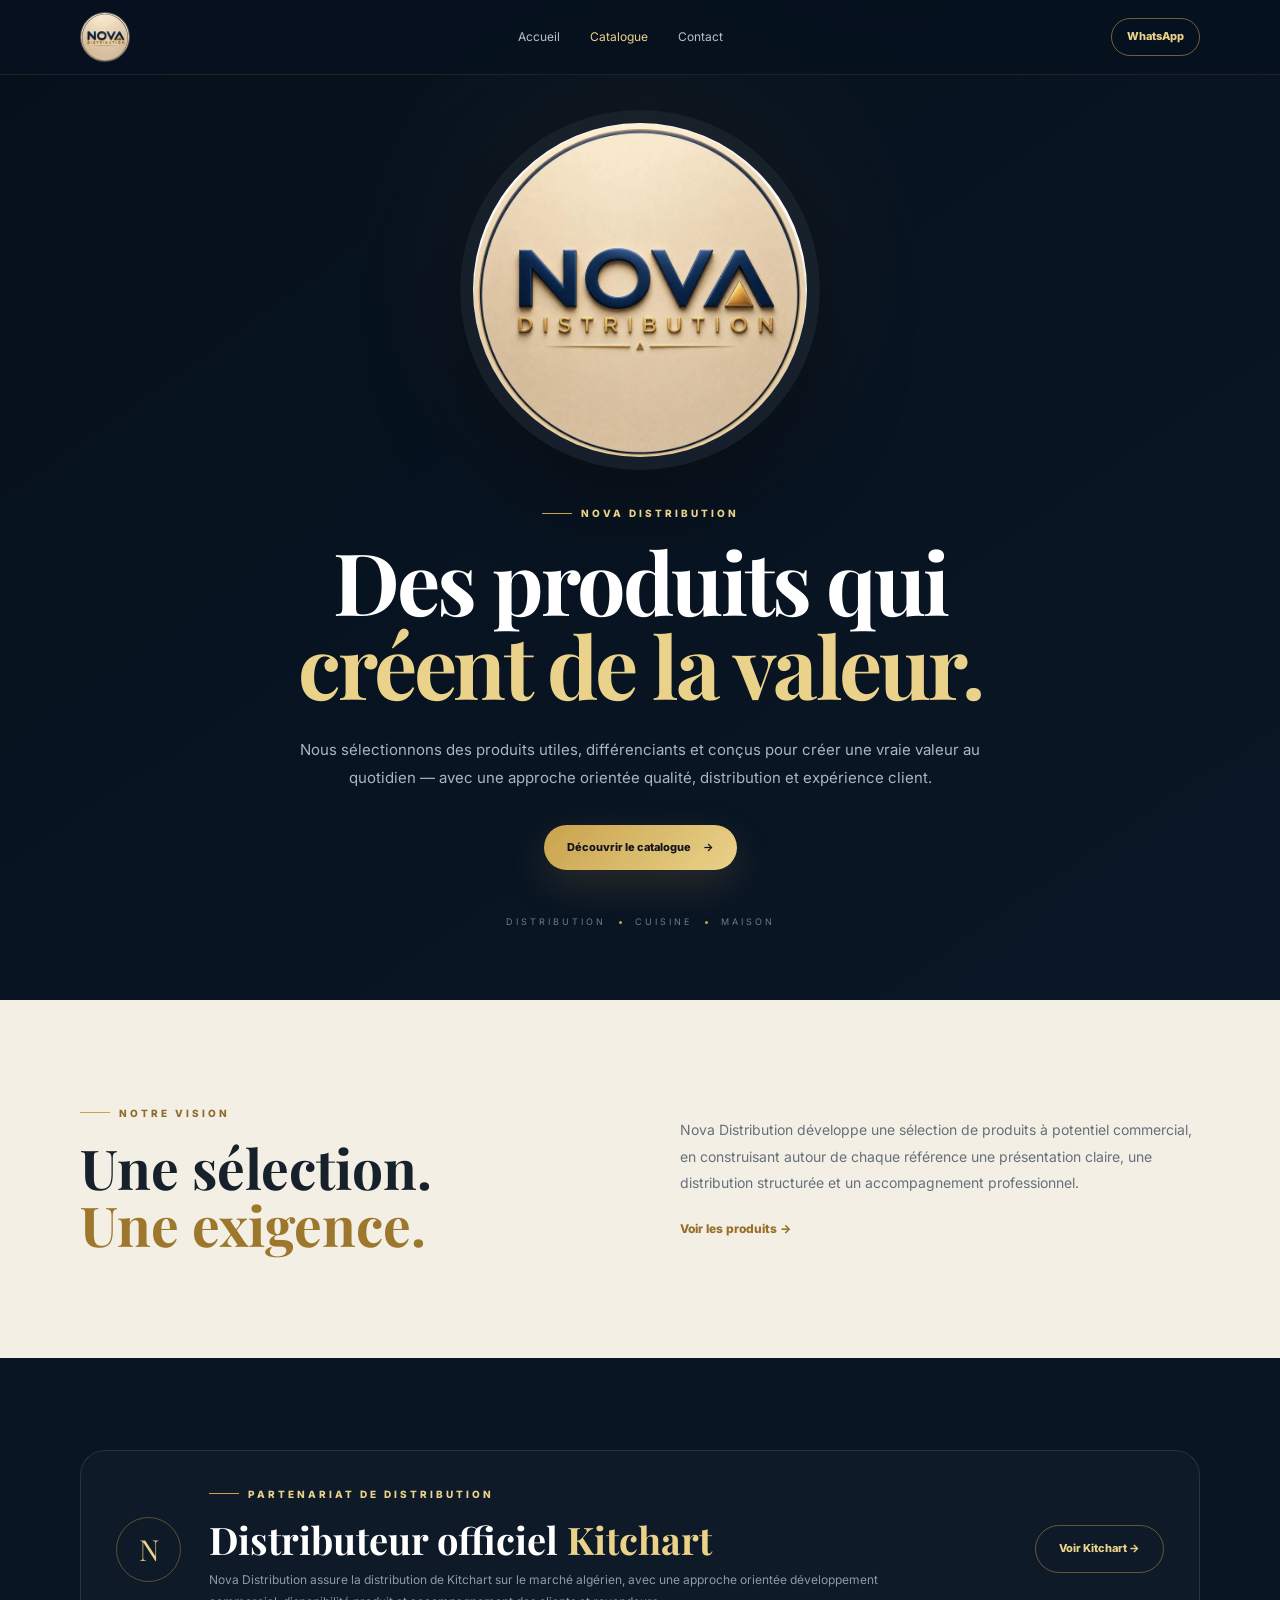
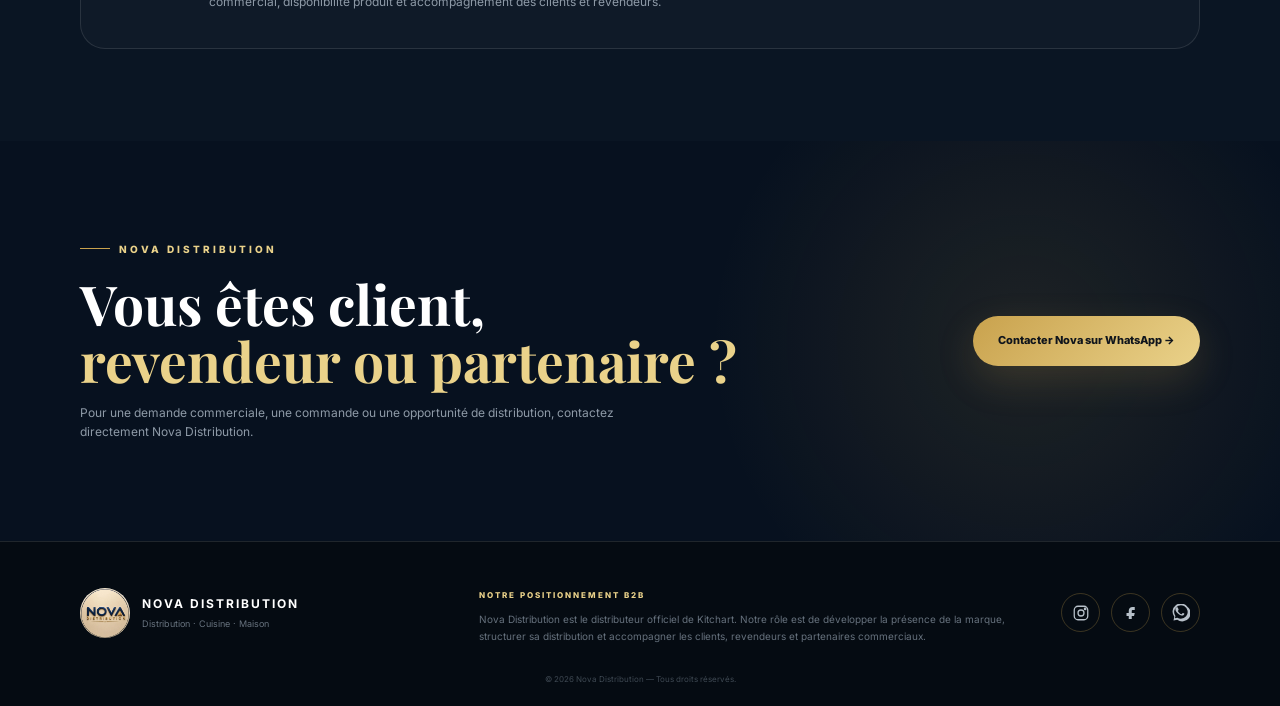
==== commit 45d90642: "1.2" ====
--- a/index.html
+++ b/index.html
@@ -15,7 +15,7 @@
 <header class="site-header">
   <div class="container nav">
     <a href="index.html" class="brand" aria-label="Nova Distribution">
-      <img src="assets/images/nova-logo.jpg" alt="Nova Distribution">
+      <img src="nova-logo.jpg" alt="Nova Distribution">
     </a>
     <nav>
       <a href="index.html">Accueil</a>
@@ -30,7 +30,7 @@
 <section class="hero">
   <div class="container hero-inner">
     <div class="hero-logo-wrap">
-      <img src="assets/images/nova-logo.jpg" alt="Nova Distribution">
+      <img src="nova-logo.jpg" alt="Nova Distribution">
     </div>
     <div class="eyebrow"><span></span> NOVA DISTRIBUTION</div>
     <h1>Des produits qui<br><em>créent de la valeur.</em></h1>
@@ -94,7 +94,7 @@
 <footer>
   <div class="container footer-grid">
     <div class="footer-brand">
-      <img src="assets/images/nova-logo.jpg" alt="Nova Distribution">
+      <img src="nova-logo.jpg" alt="Nova Distribution">
       <div>
         <strong>NOVA DISTRIBUTION</strong>
         <span>Distribution · Cuisine · Maison</span>
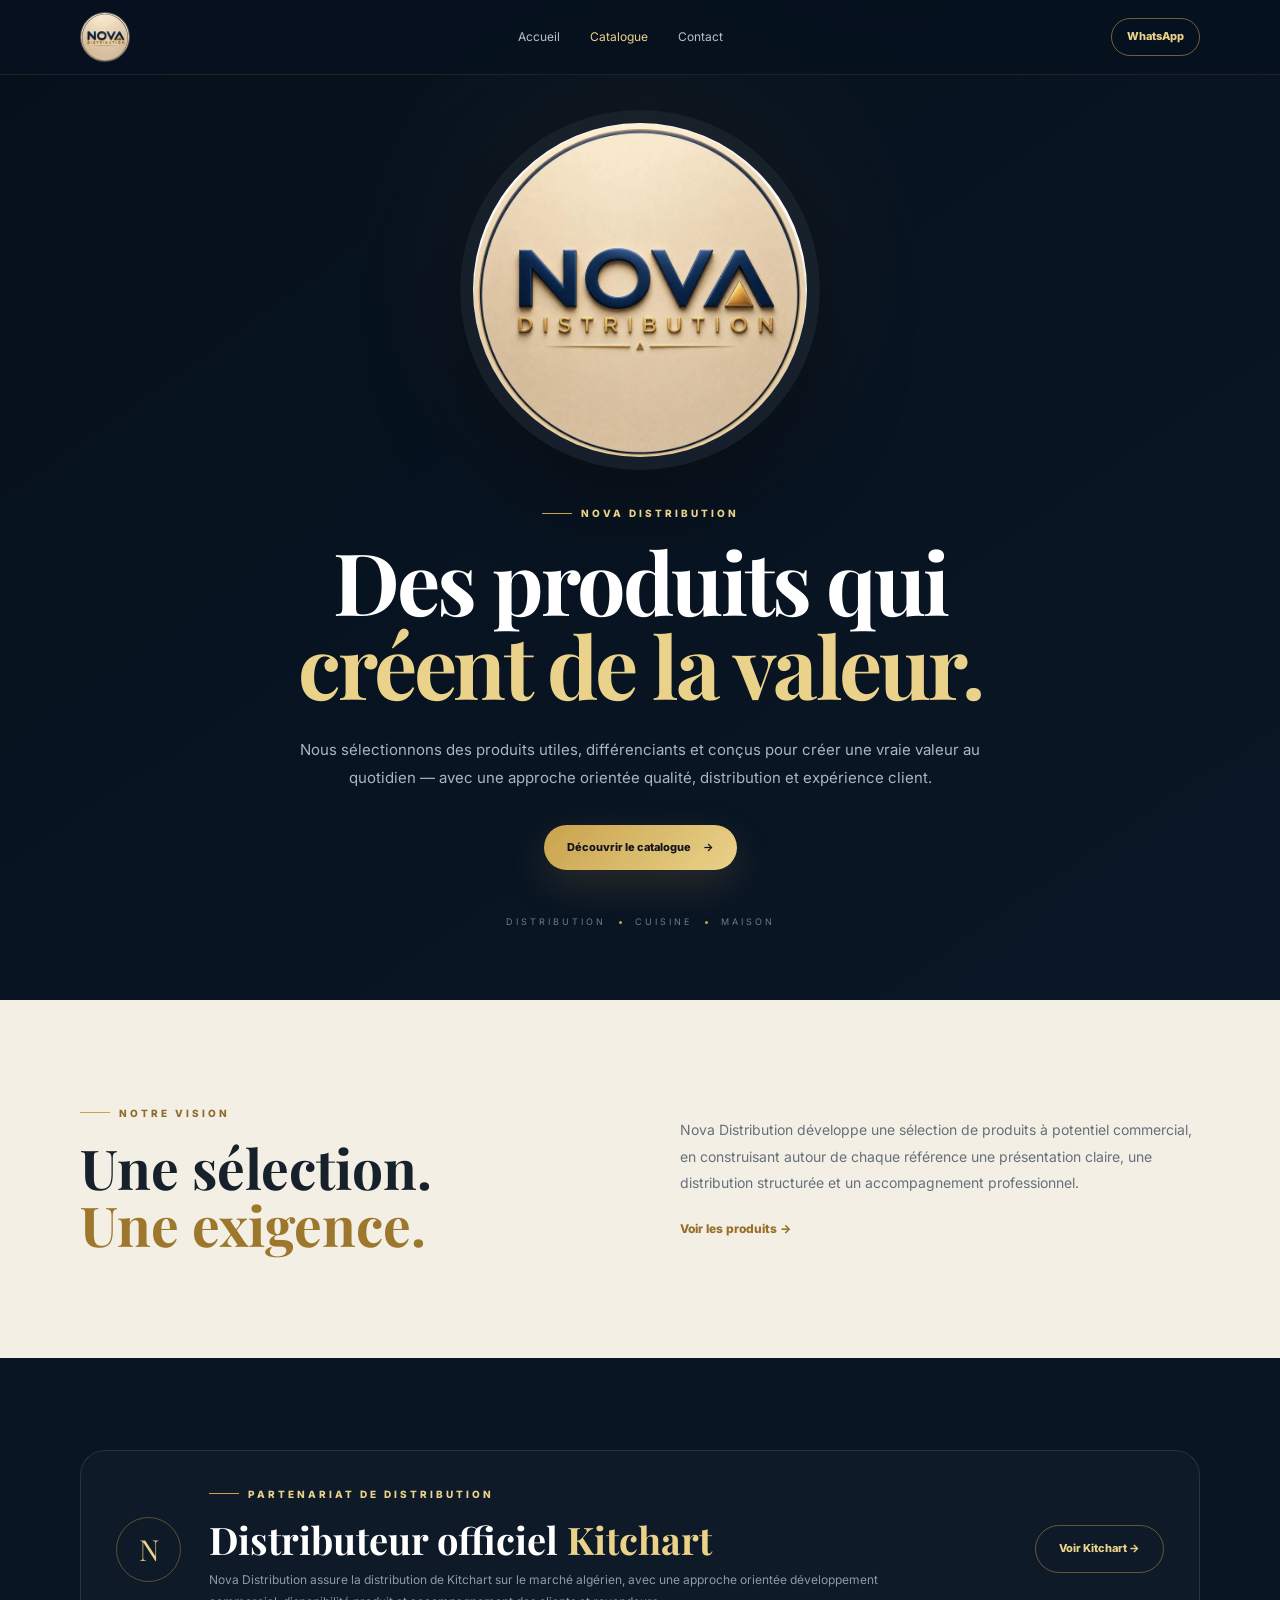
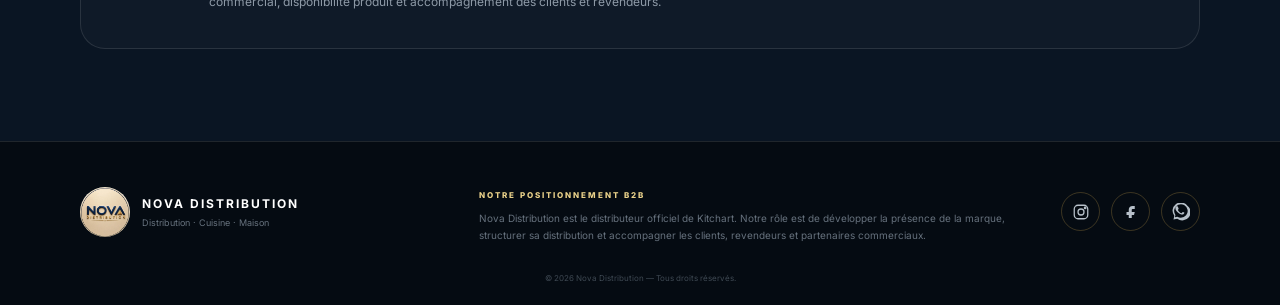
==== commit 1c76310a: "Supprime ancienne section contact" ====
--- a/index.html
+++ b/index.html
@@ -78,17 +78,6 @@
     <a class="btn outline" href="catalogue.html">Voir Kitchart →</a>
   </div>
 </section>
-
-<section id="contact" class="contact">
-  <div class="container contact-inner">
-    <div>
-      <div class="eyebrow"><span></span> NOVA DISTRIBUTION</div>
-      <h2>Vous êtes client,<br><em>revendeur ou partenaire ?</em></h2>
-      <p>Pour une demande commerciale, une commande ou une opportunité de distribution, contactez directement Nova Distribution.</p>
-    </div>
-    <a class="btn gold large" href="https://wa.me/213564756354" target="_blank" rel="noopener">Contacter Nova sur WhatsApp →</a>
-  </div>
-</section>
 </main>
 
 <footer>
